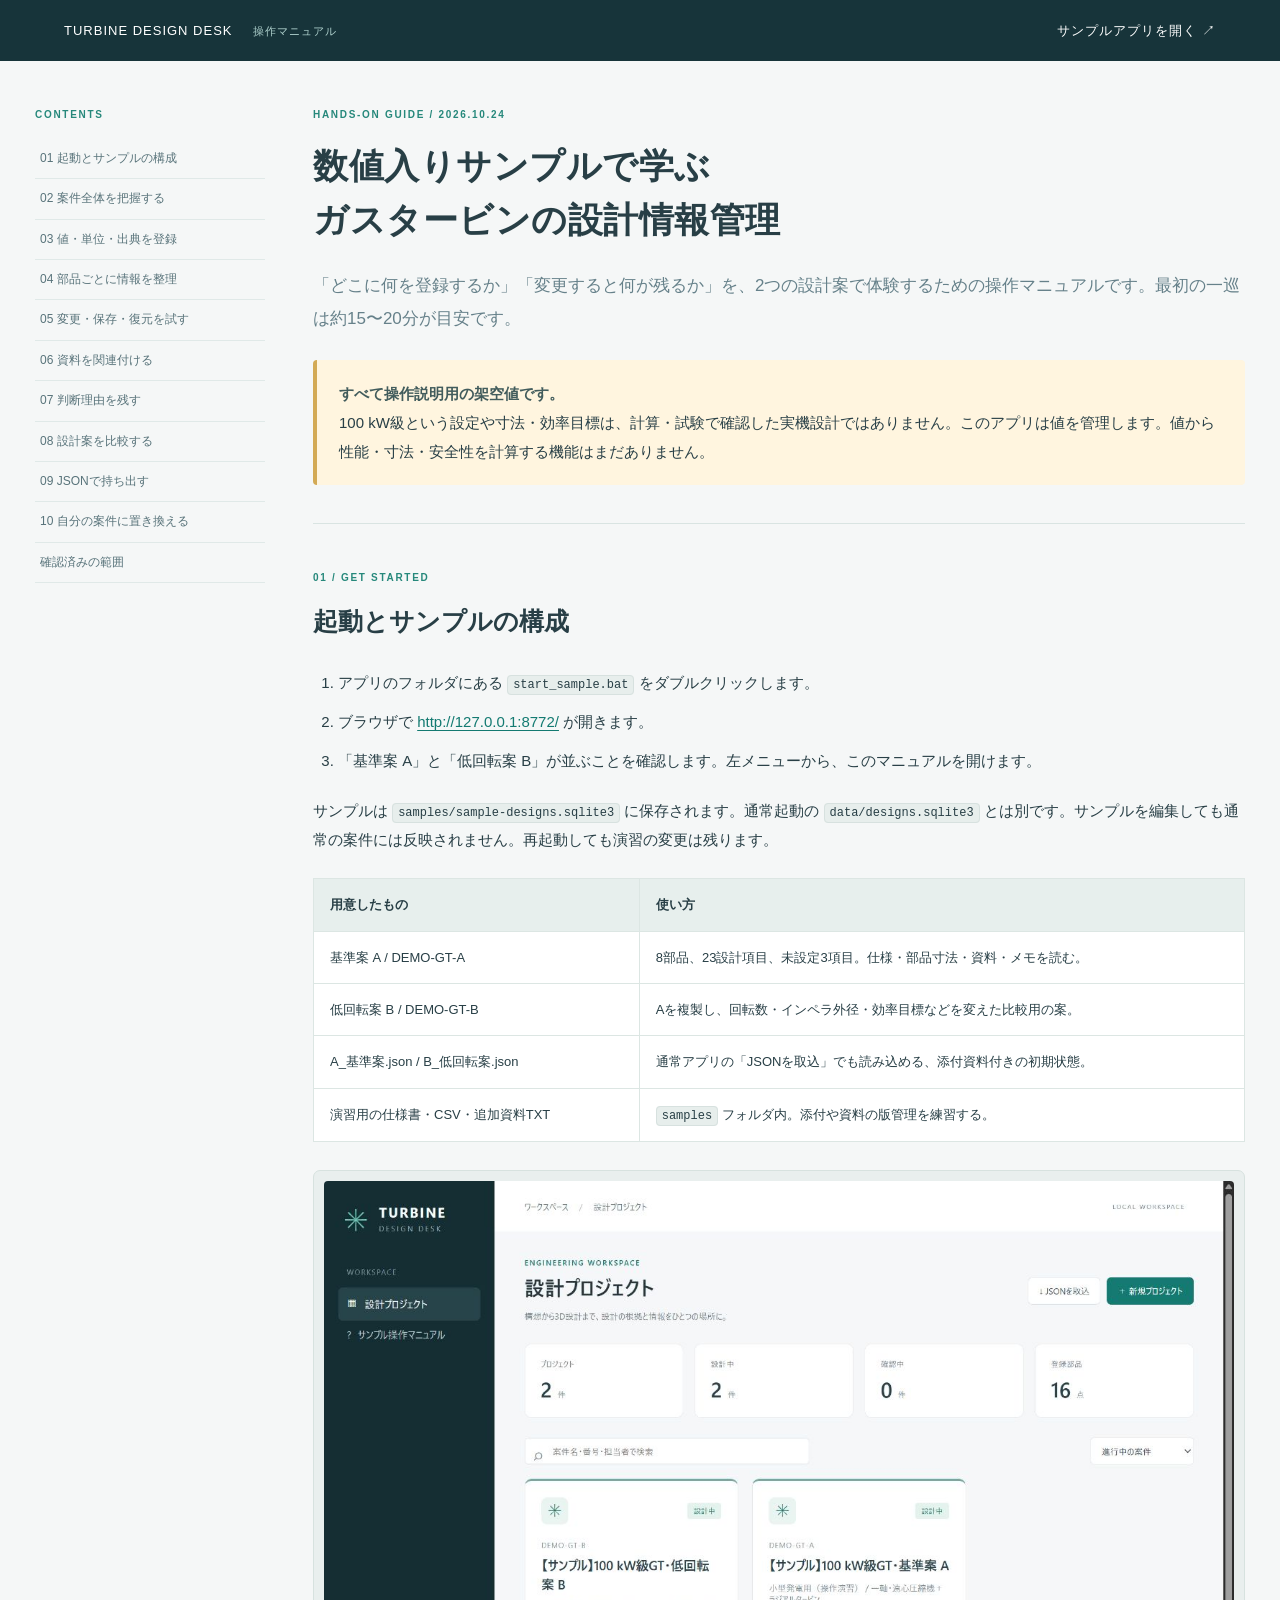
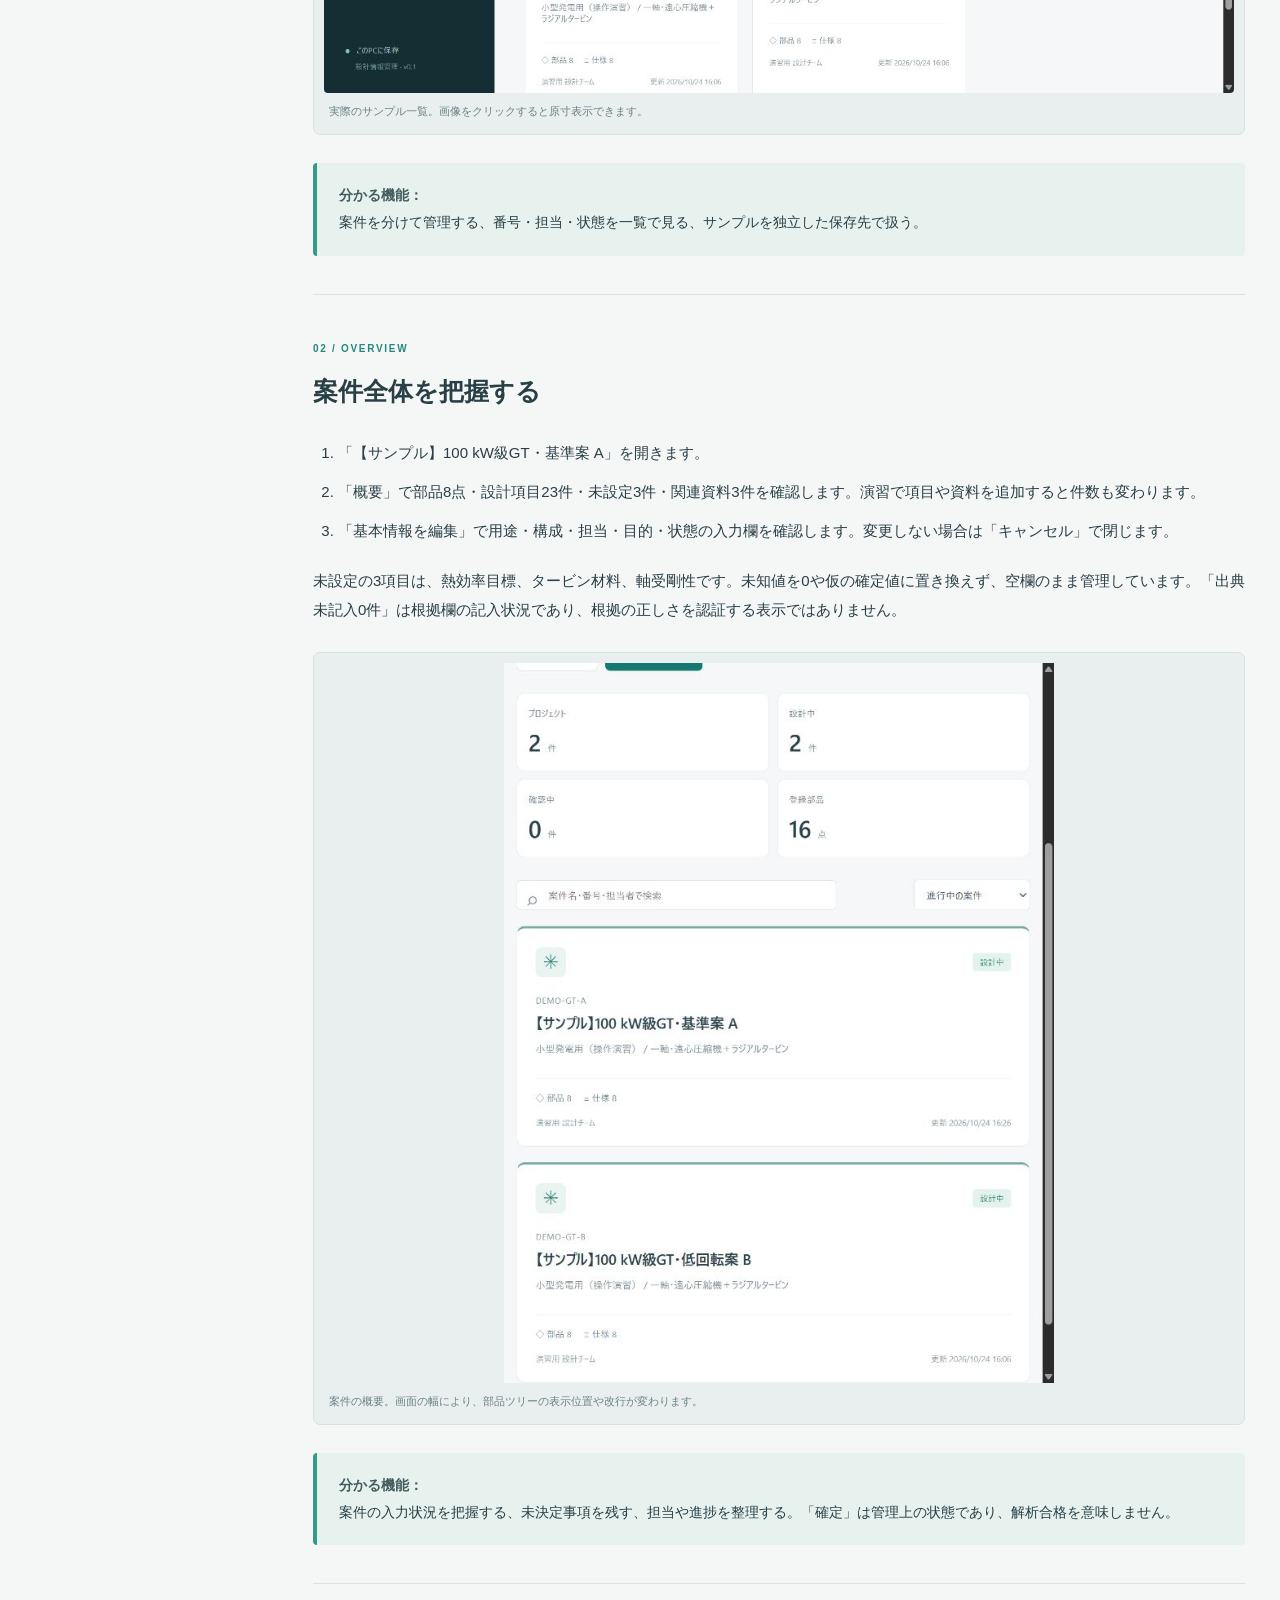
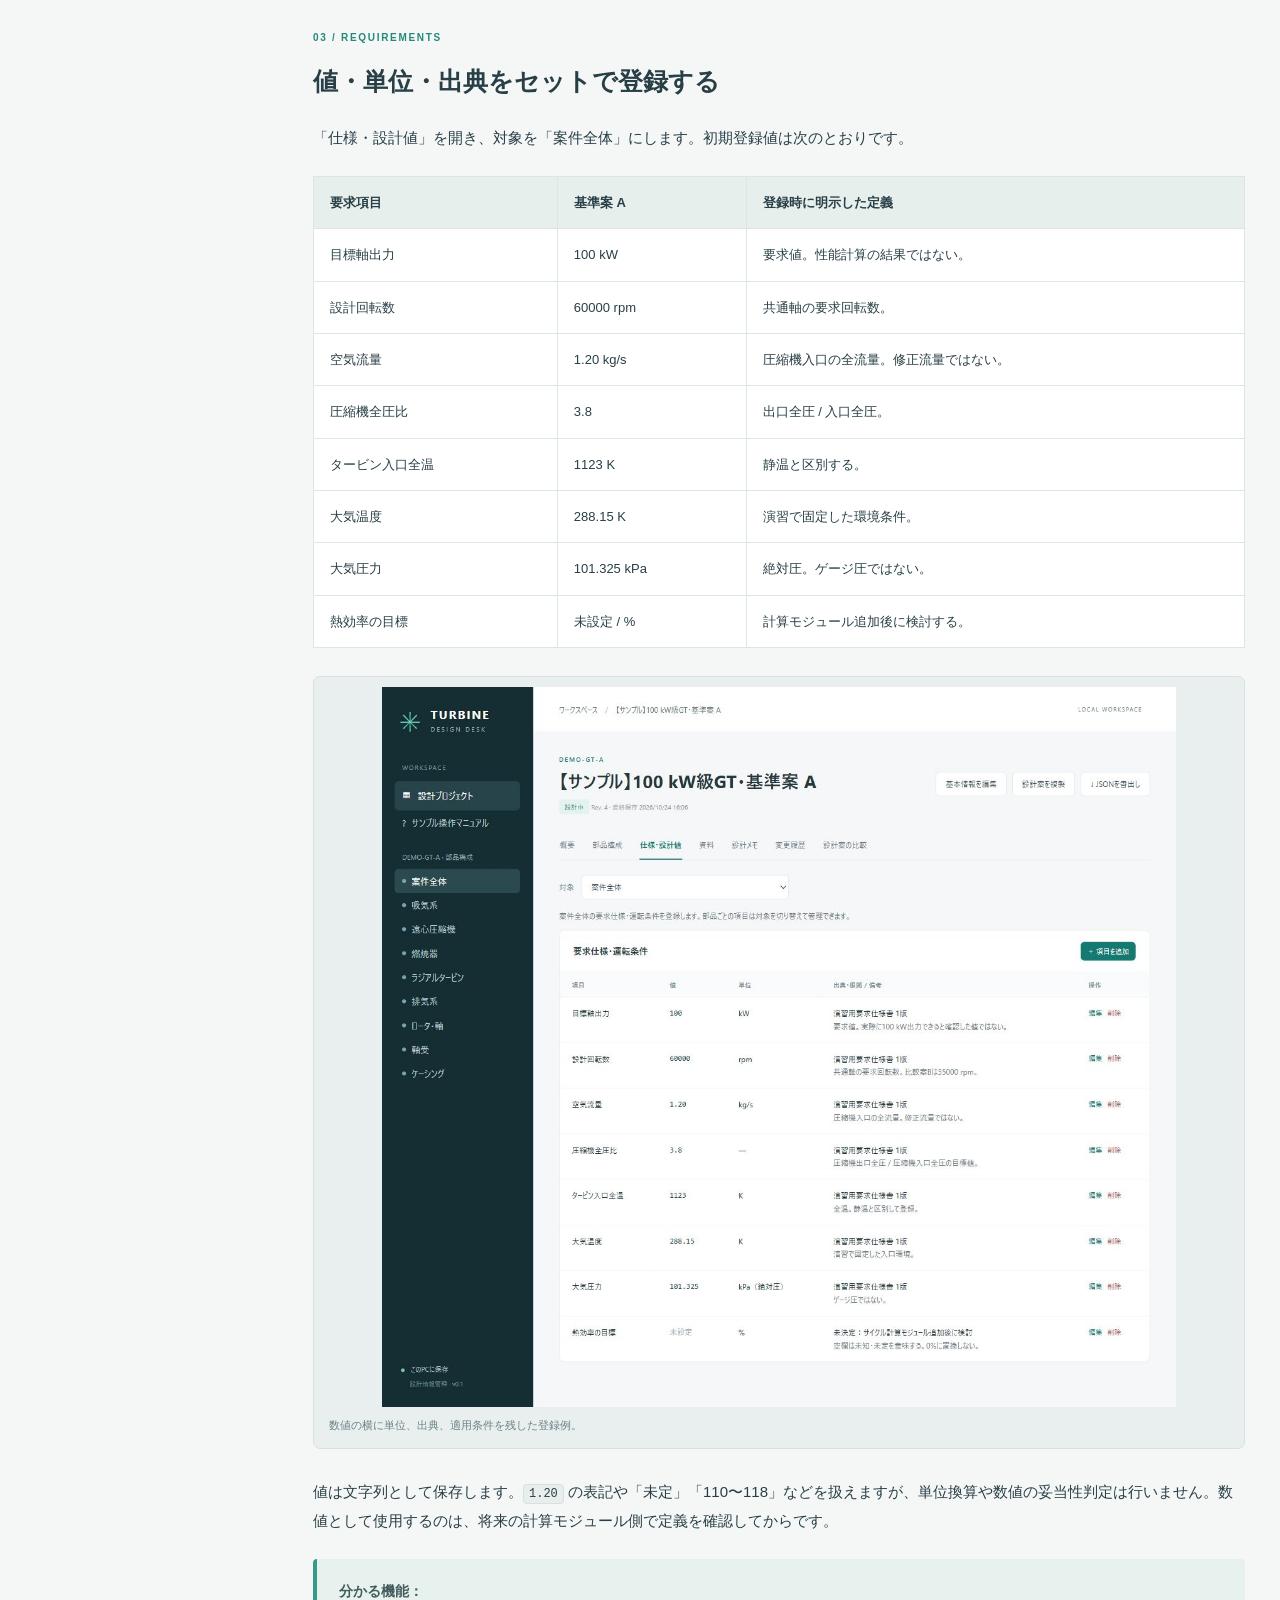
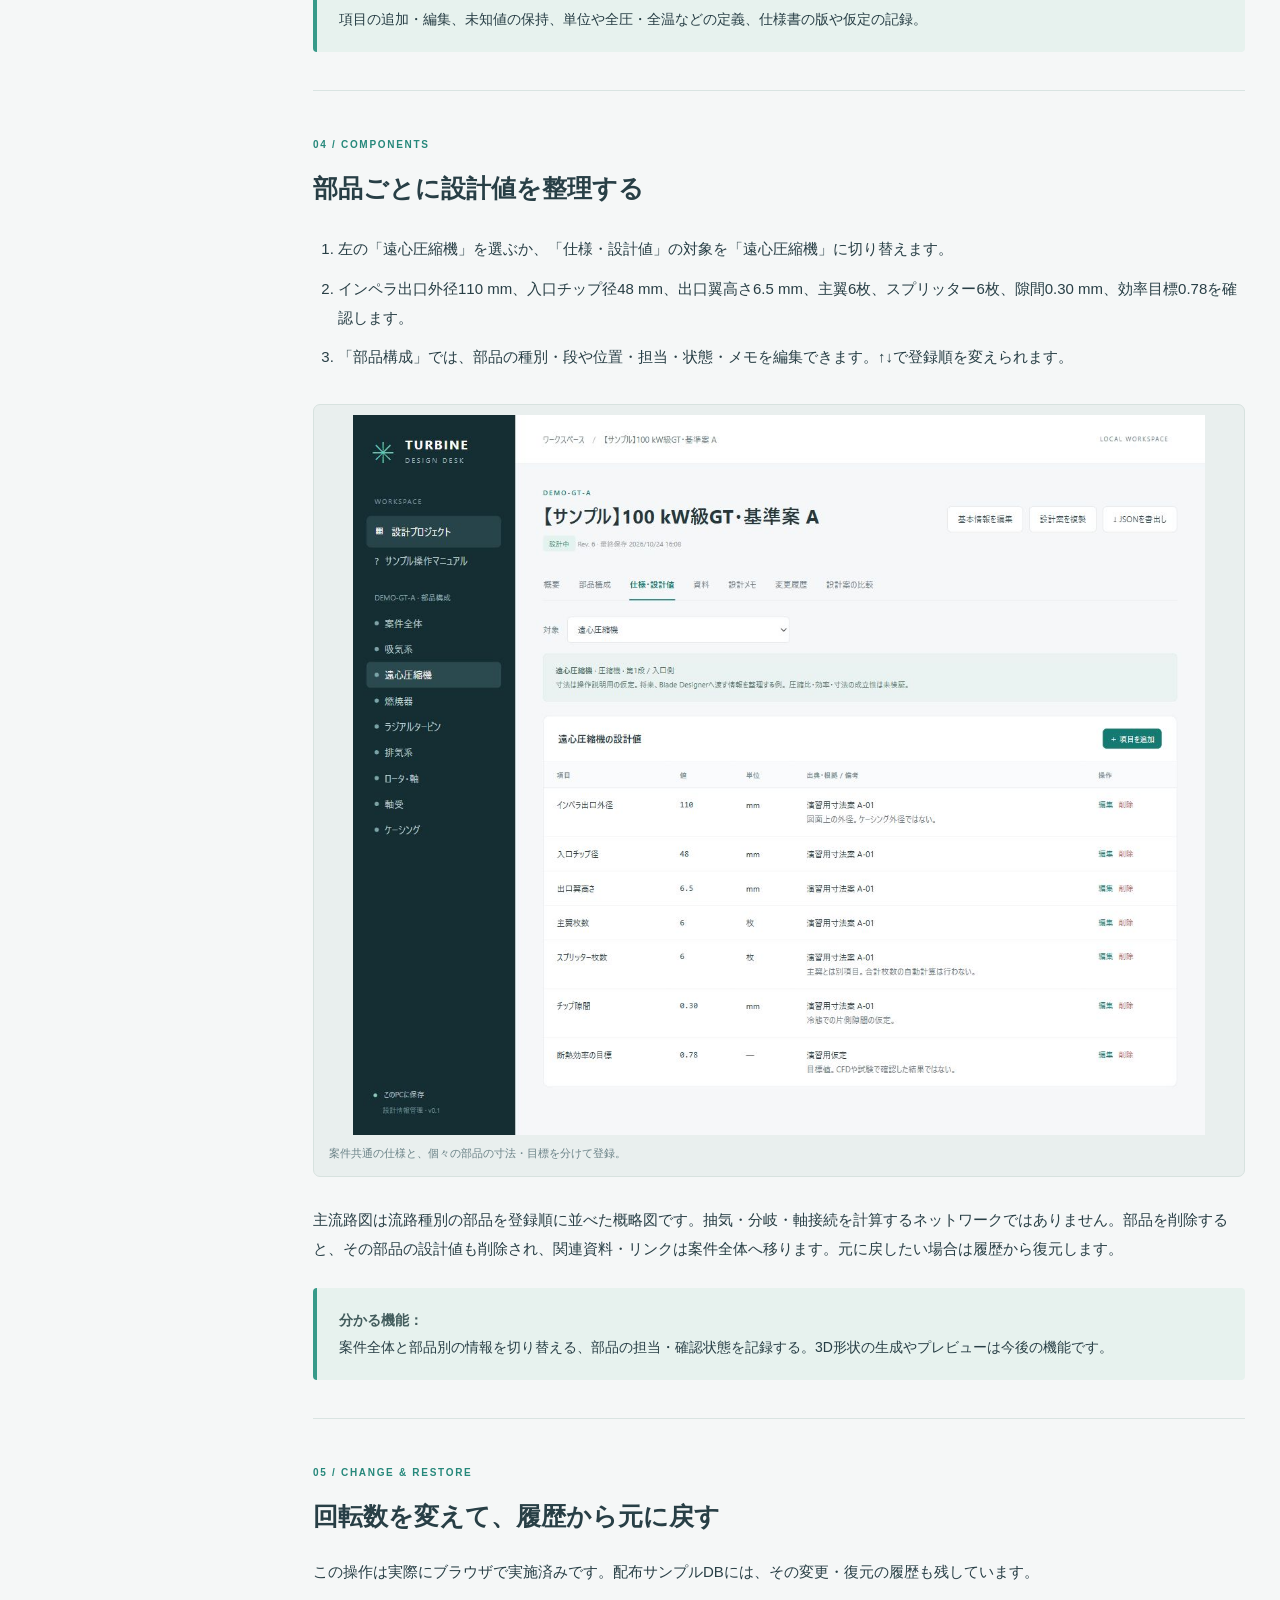
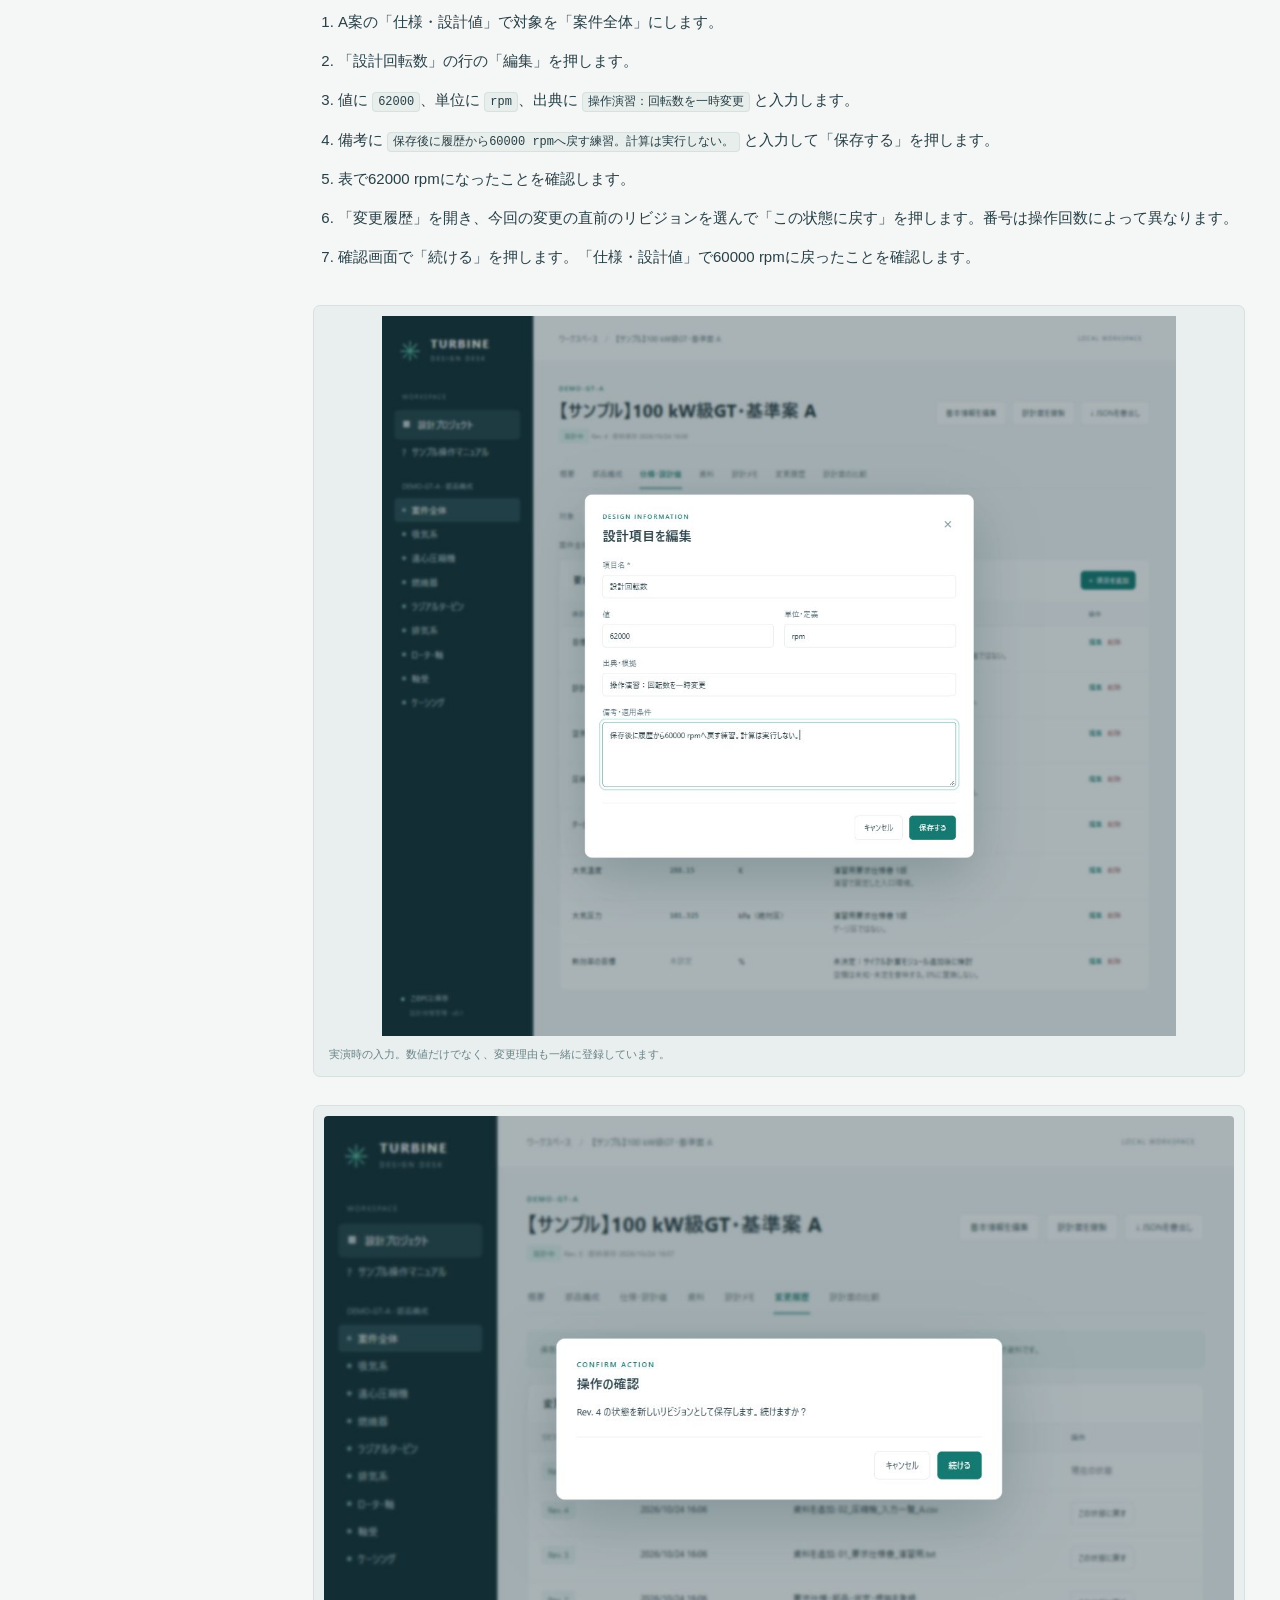
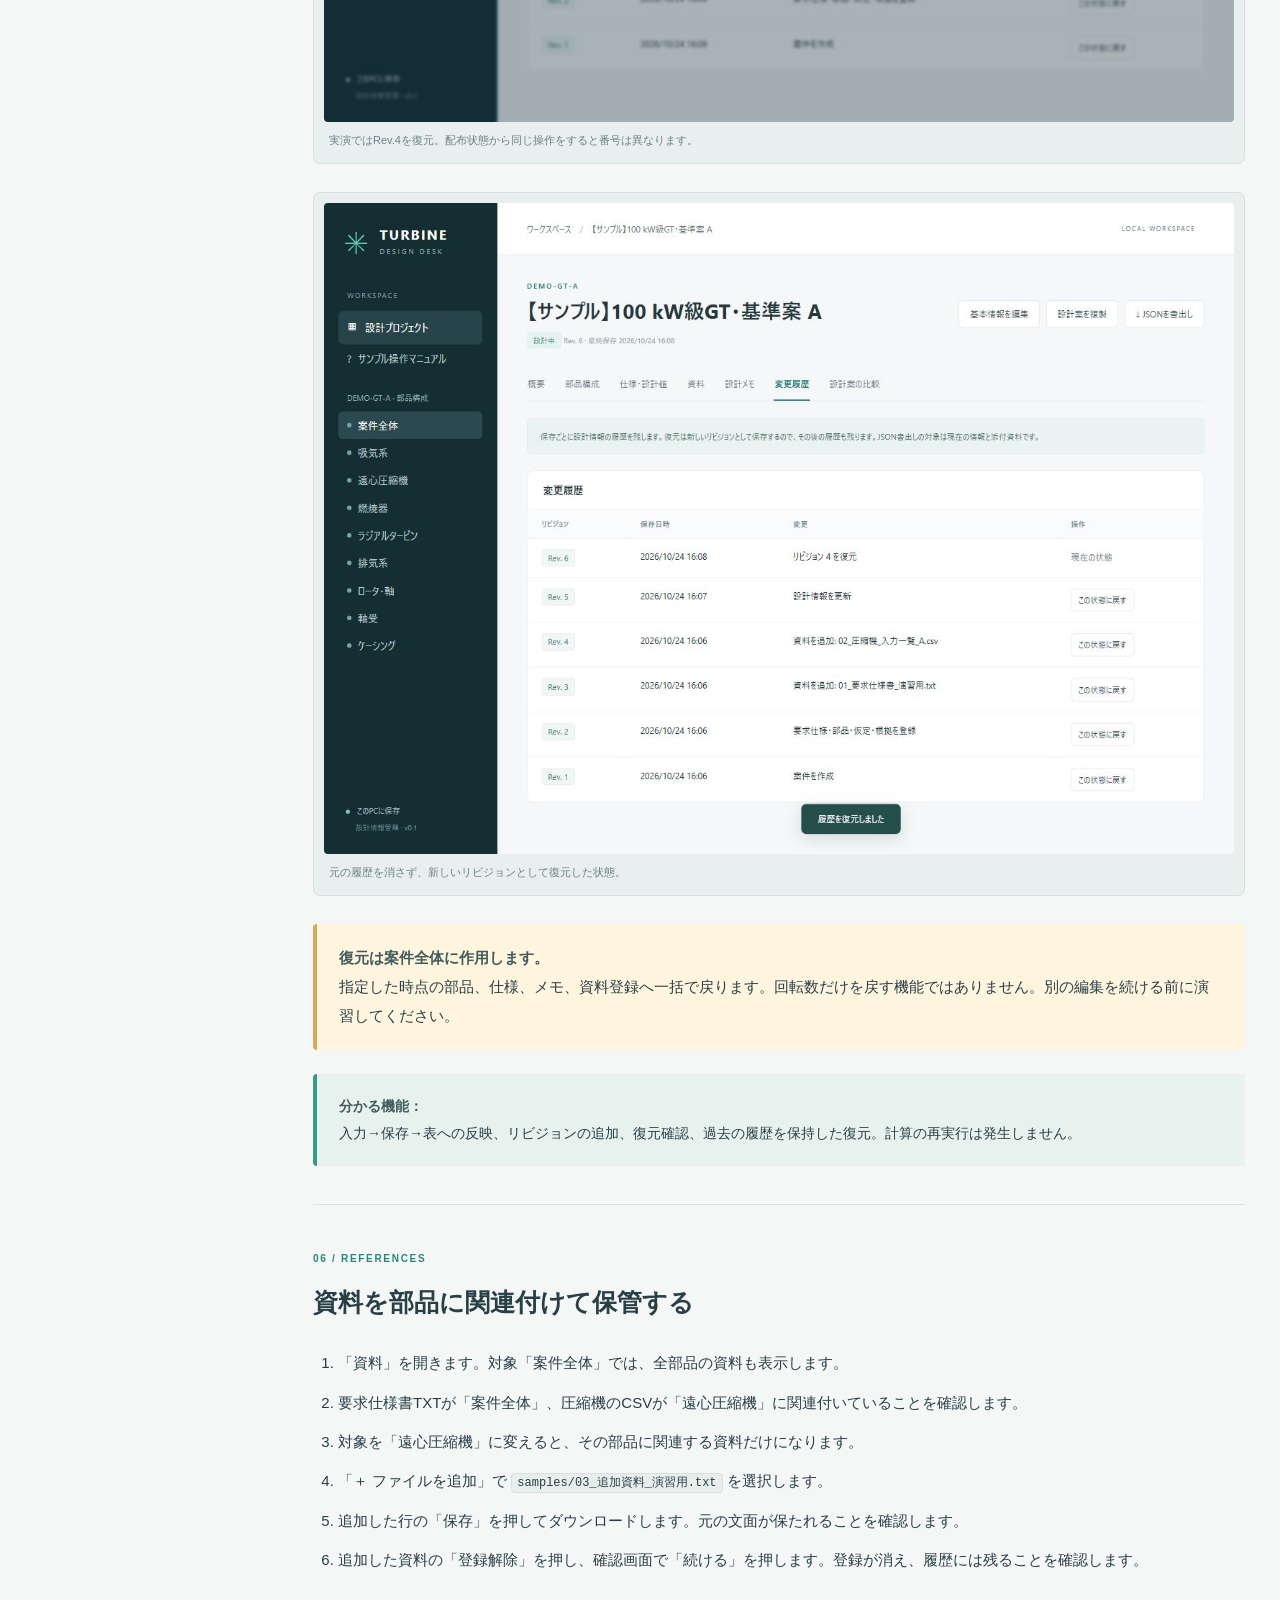
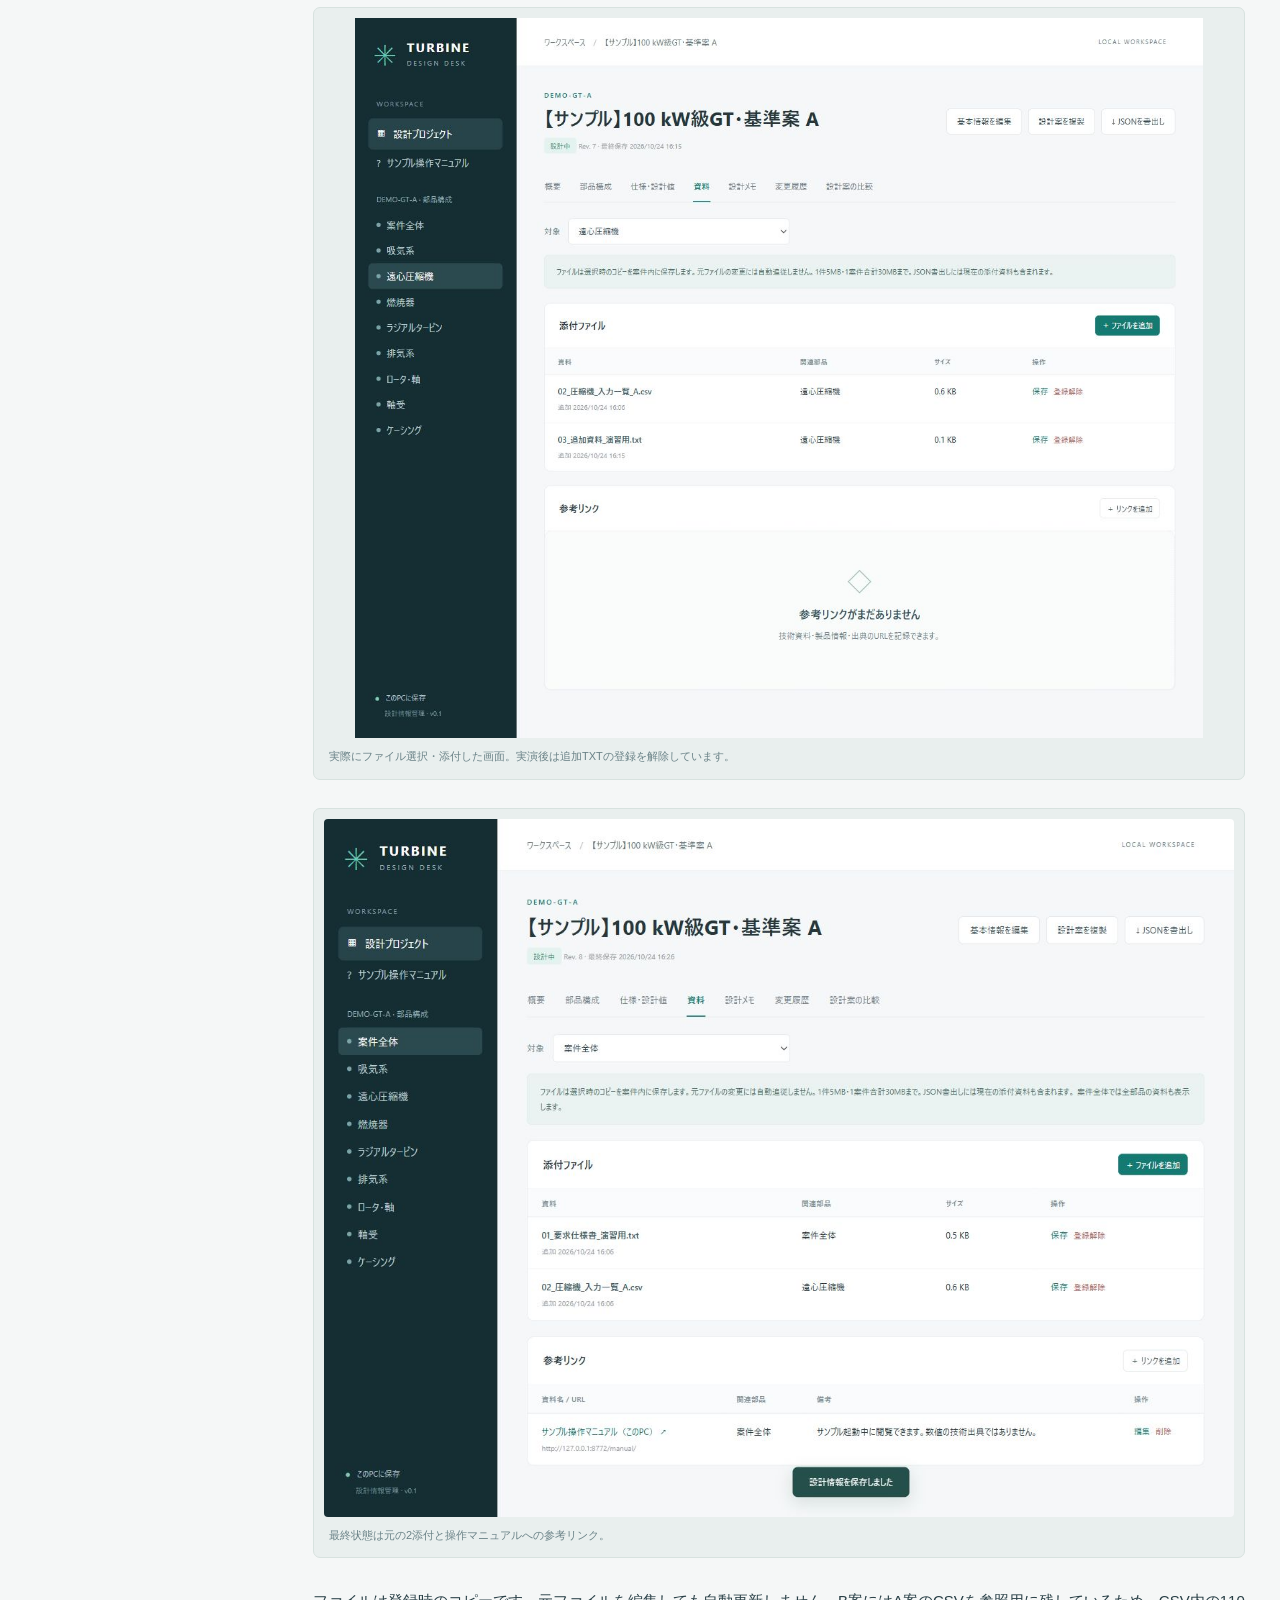
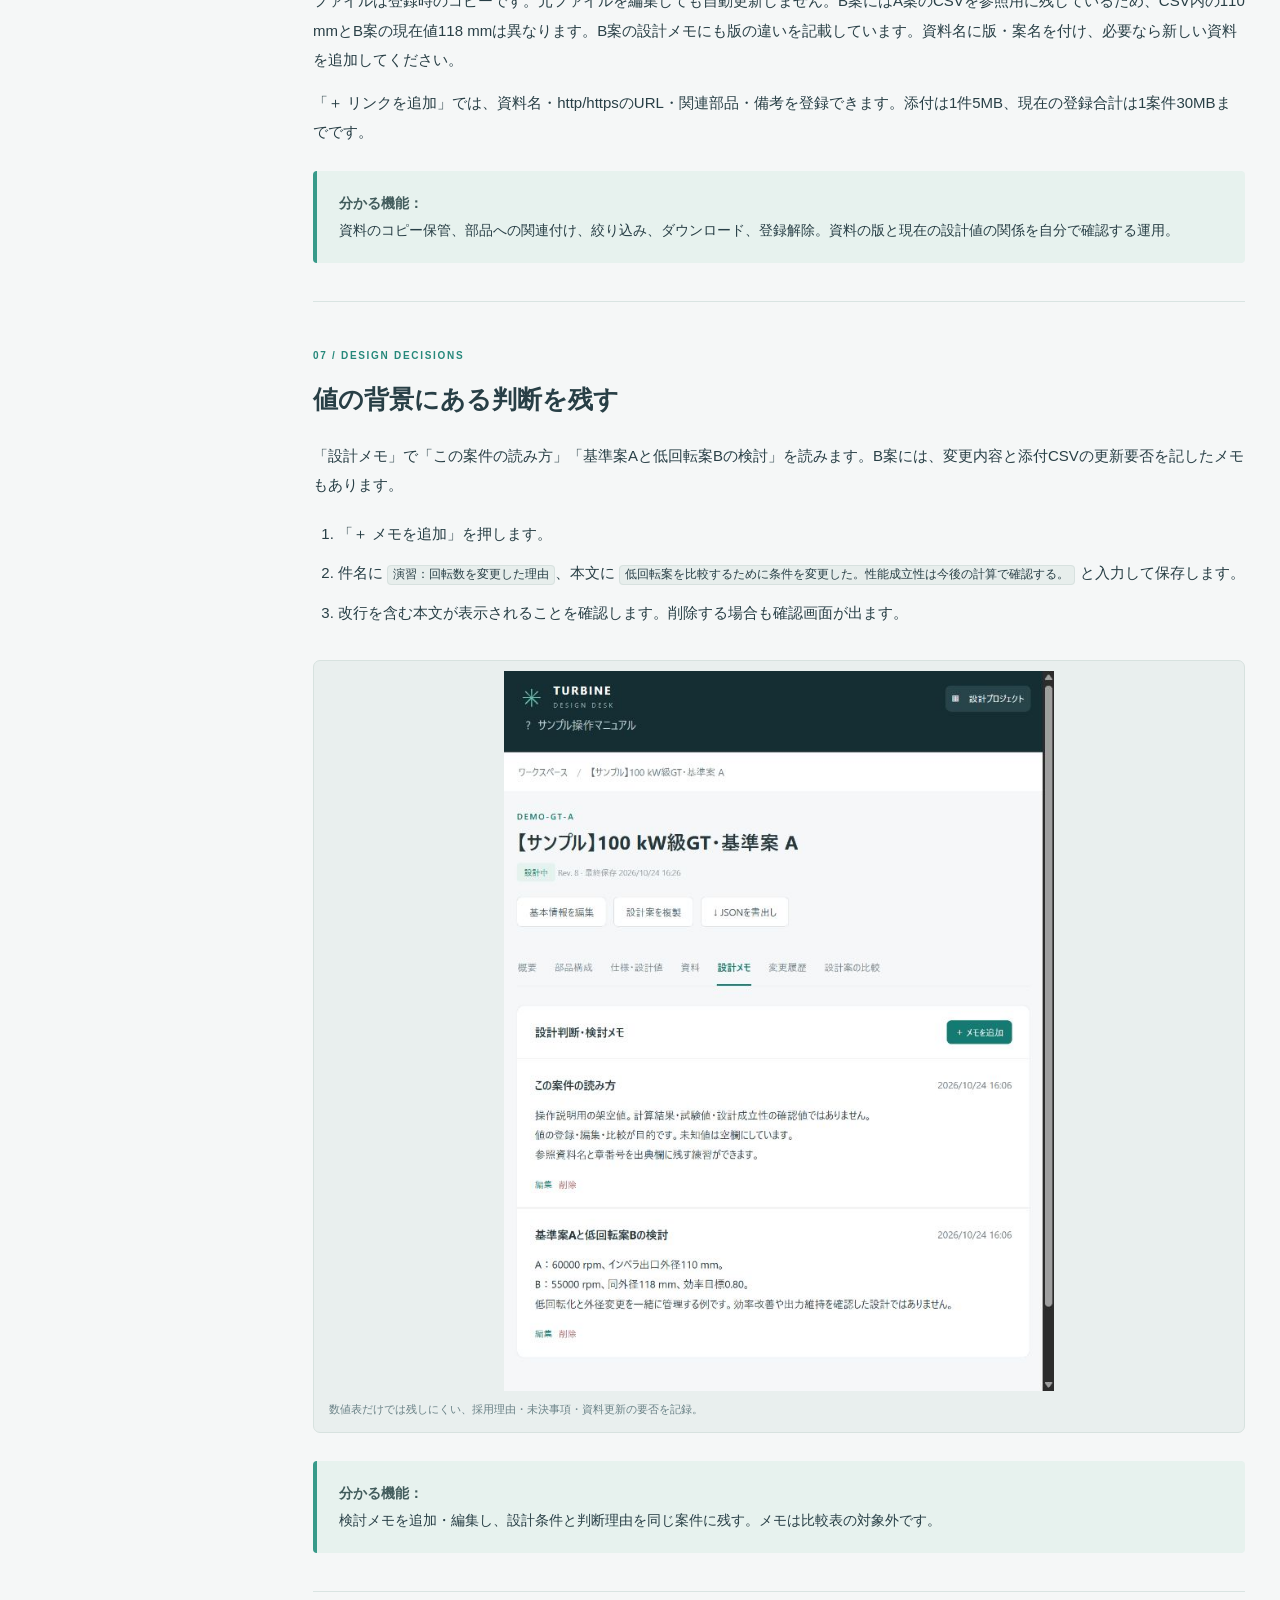
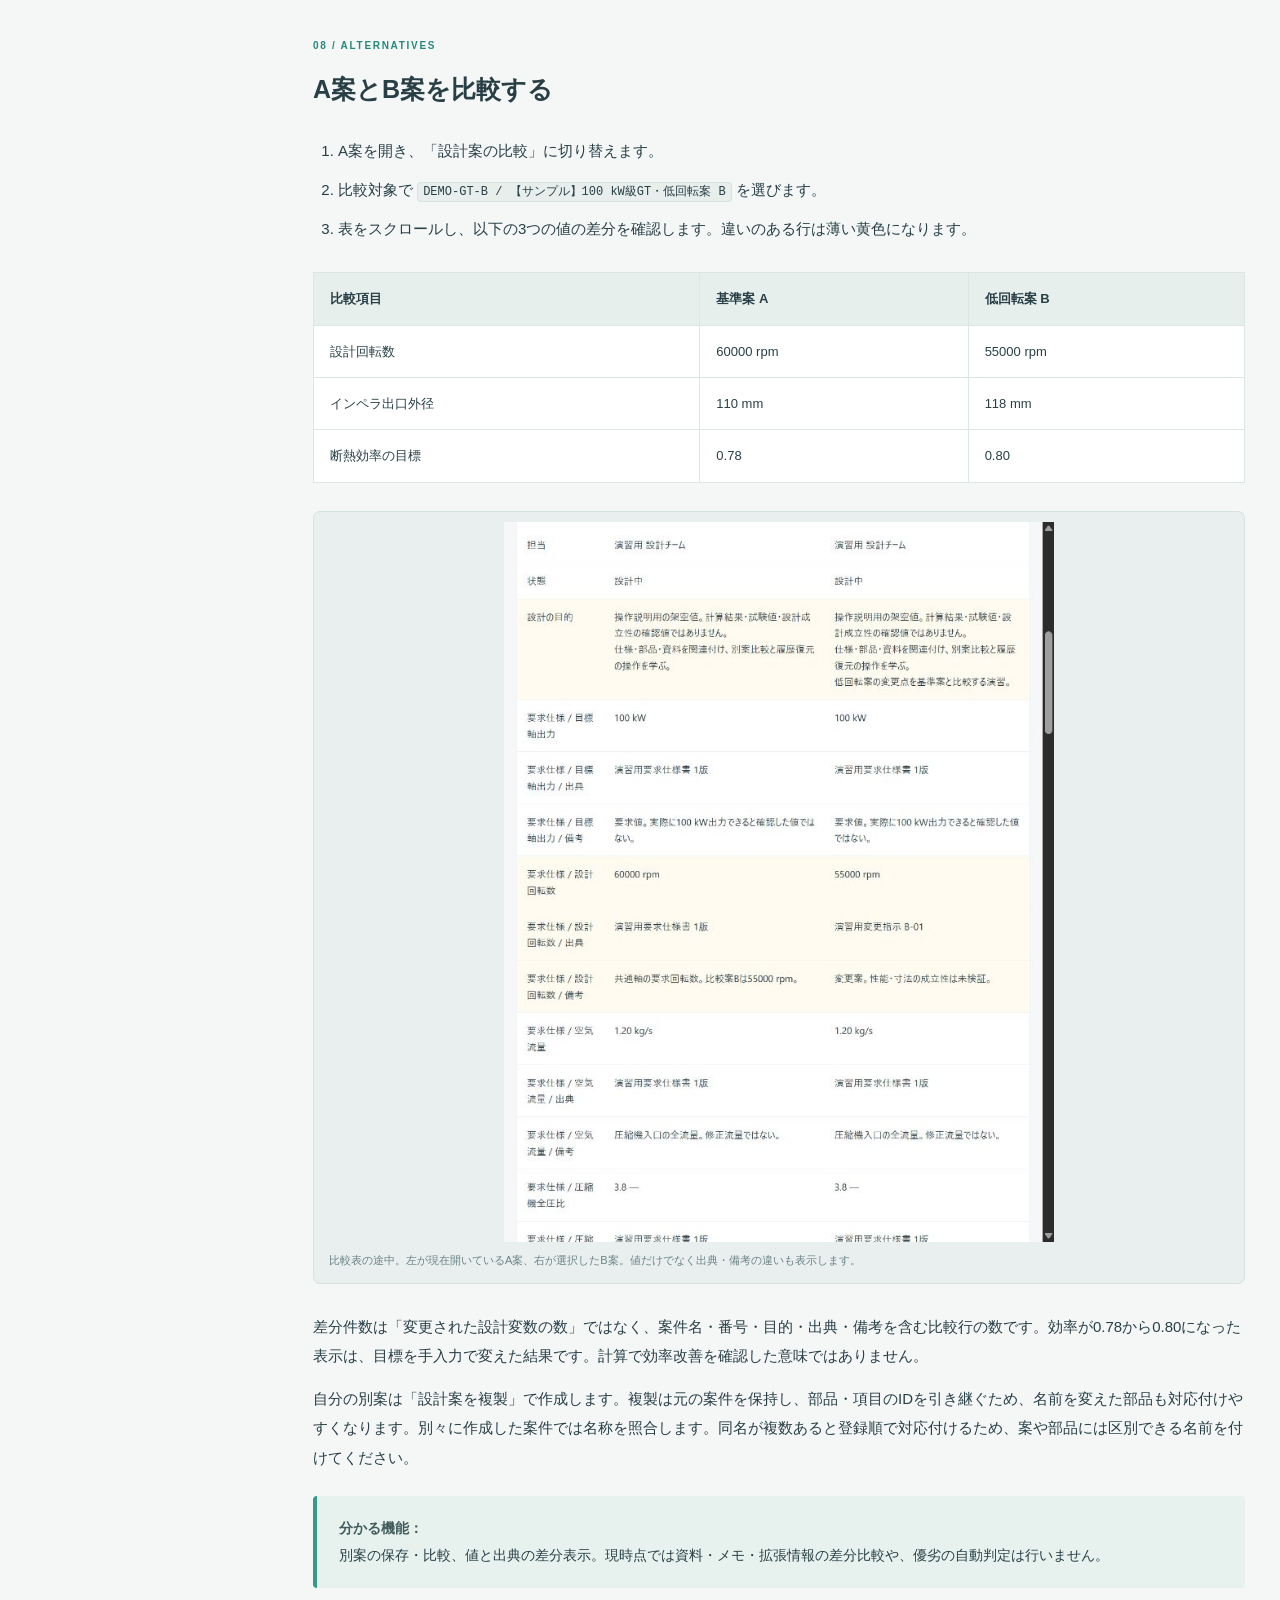
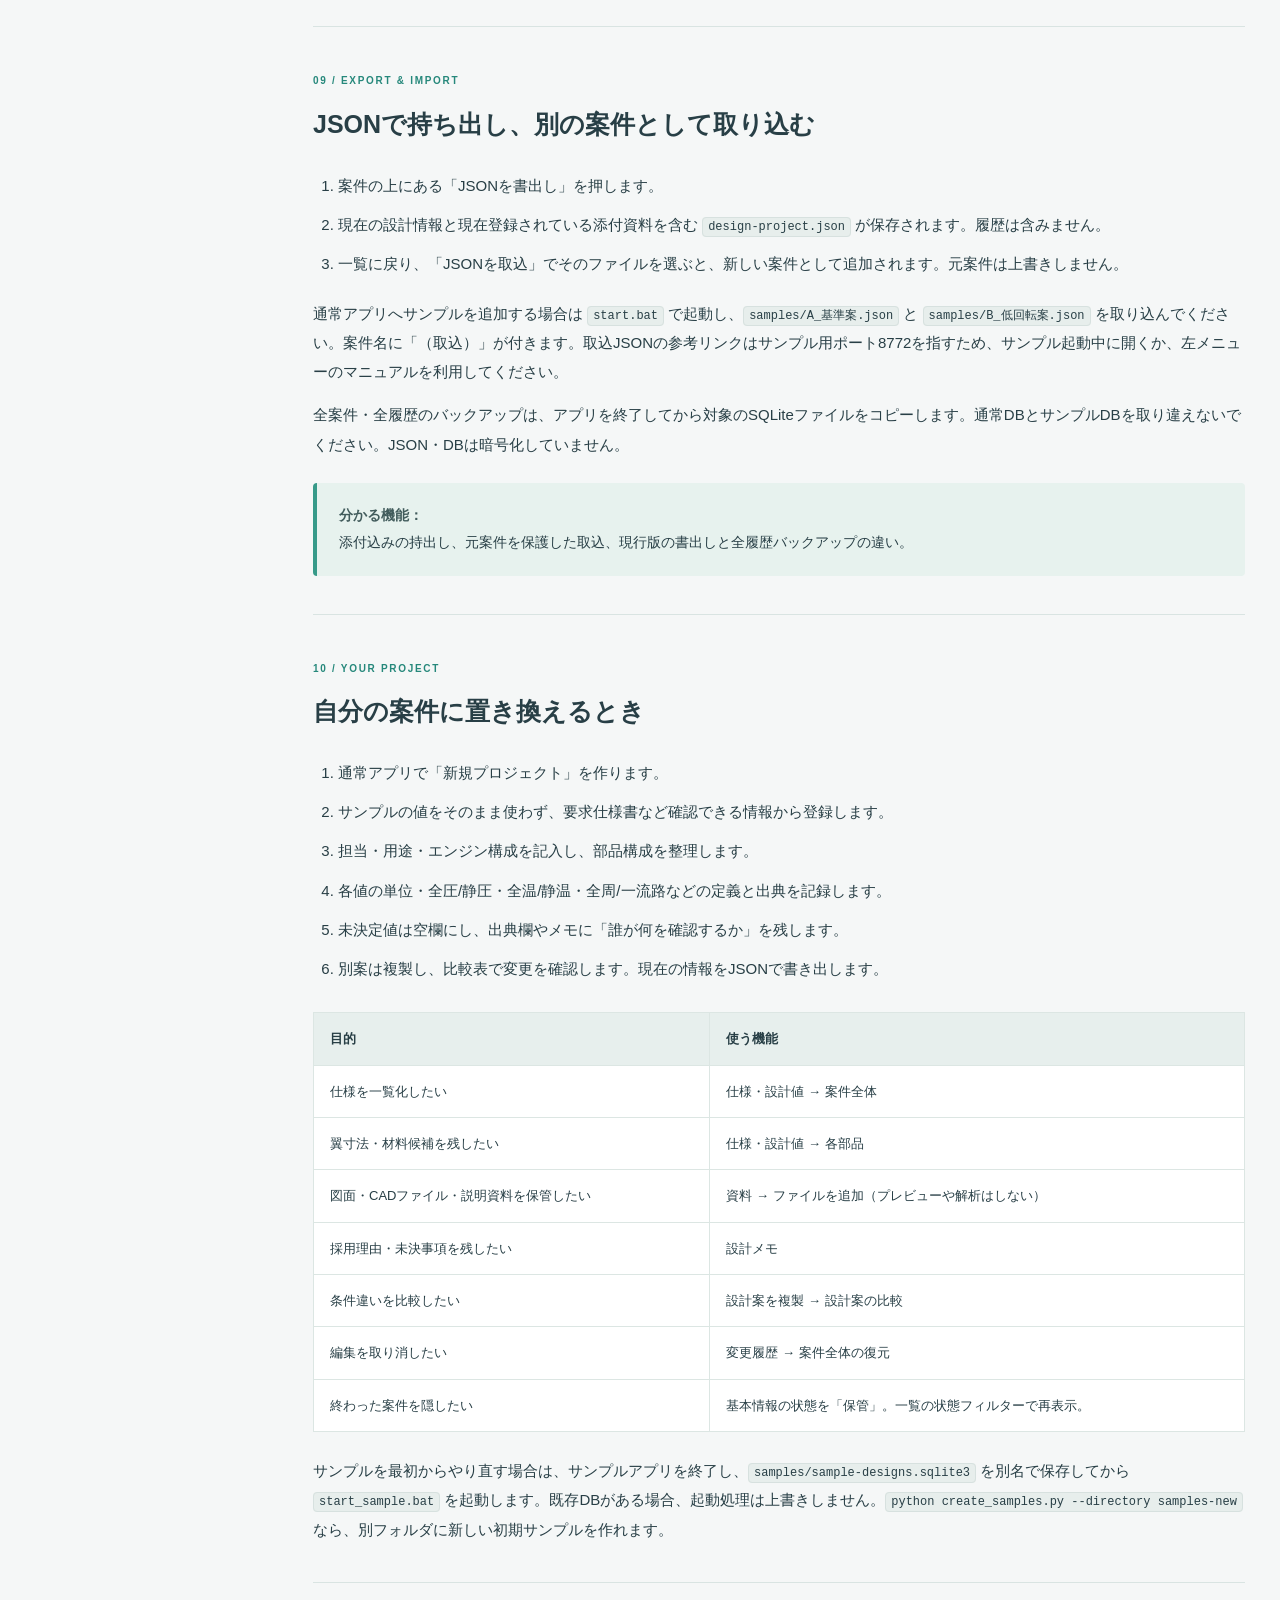
==== docs/manual/index.html @ 30d6fa28 "Initial public release" ====
<!doctype html>
<html lang="ja"><head><meta charset="utf-8"><meta name="viewport" content="width=device-width,initial-scale=1"><title>数値入りサンプルで学ぶ — Turbine Design Desk 操作マニュアル</title><link rel="stylesheet" href="manual.css"></head>
<body><header><a href="#top">TURBINE DESIGN DESK <span>操作マニュアル</span></a><a href="http://127.0.0.1:8772/">サンプルアプリを開く ↗</a></header>
<div class="layout"><nav aria-label="目次"><div class="nav-title">CONTENTS</div><a href="#start">01 起動とサンプルの構成</a><a href="#overview">02 案件全体を把握する</a><a href="#values">03 値・単位・出典を登録</a><a href="#components">04 部品ごとに情報を整理</a><a href="#history">05 変更・保存・復元を試す</a><a href="#files">06 資料を関連付ける</a><a href="#notes">07 判断理由を残す</a><a href="#compare">08 設計案を比較する</a><a href="#exchange">09 JSONで持ち出す</a><a href="#practice">10 自分の案件に置き換える</a><a href="#checks">確認済みの範囲</a></nav>
<main id="top"><div class="eyebrow">HANDS-ON GUIDE / 2026.10.24</div><h1>数値入りサンプルで学ぶ<br>ガスタービンの設計情報管理</h1><p class="lead">「どこに何を登録するか」「変更すると何が残るか」を、2つの設計案で体験するための操作マニュアルです。最初の一巡は約15〜20分が目安です。</p><div class="notice"><strong>すべて操作説明用の架空値です。</strong>100 kW級という設定や寸法・効率目標は、計算・試験で確認した実機設計ではありません。このアプリは値を管理します。値から性能・寸法・安全性を計算する機能はまだありません。</div>
<section id="start"><div class="eyebrow">01 / GET STARTED</div><h2>起動とサンプルの構成</h2><ol><li>アプリのフォルダにある <code>start_sample.bat</code> をダブルクリックします。</li><li>ブラウザで <a href="http://127.0.0.1:8772/">http://127.0.0.1:8772/</a> が開きます。</li><li>「基準案 A」と「低回転案 B」が並ぶことを確認します。左メニューから、このマニュアルを開けます。</li></ol><p>サンプルは <code>samples/sample-designs.sqlite3</code> に保存されます。通常起動の <code>data/designs.sqlite3</code> とは別です。サンプルを編集しても通常の案件には反映されません。再起動しても演習の変更は残ります。</p><table><thead><tr><th>用意したもの</th><th>使い方</th></tr></thead><tbody><tr><td>基準案 A / DEMO-GT-A</td><td>8部品、23設計項目、未設定3項目。仕様・部品寸法・資料・メモを読む。</td></tr><tr><td>低回転案 B / DEMO-GT-B</td><td>Aを複製し、回転数・インペラ外径・効率目標などを変えた比較用の案。</td></tr><tr><td>A_基準案.json / B_低回転案.json</td><td>通常アプリの「JSONを取込」でも読み込める、添付資料付きの初期状態。</td></tr><tr><td>演習用の仕様書・CSV・追加資料TXT</td><td><code>samples</code> フォルダ内。添付や資料の版管理を練習する。</td></tr></tbody></table><figure><a href="images/01-projects.jpg" target="_blank" rel="noopener"><img src="images/01-projects.jpg" alt="数値入りの基準案Aと低回転案Bが並ぶ案件一覧"></a><figcaption>実際のサンプル一覧。画像をクリックすると原寸表示できます。</figcaption></figure><div class="learn"><strong>分かる機能：</strong>案件を分けて管理する、番号・担当・状態を一覧で見る、サンプルを独立した保存先で扱う。</div></section>
<section id="overview"><div class="eyebrow">02 / OVERVIEW</div><h2>案件全体を把握する</h2><ol><li>「【サンプル】100 kW級GT・基準案 A」を開きます。</li><li>「概要」で部品8点・設計項目23件・未設定3件・関連資料3件を確認します。演習で項目や資料を追加すると件数も変わります。</li><li>「基本情報を編集」で用途・構成・担当・目的・状態の入力欄を確認します。変更しない場合は「キャンセル」で閉じます。</li></ol><p>未設定の3項目は、熱効率目標、タービン材料、軸受剛性です。未知値を0や仮の確定値に置き換えず、空欄のまま管理しています。「出典未記入0件」は根拠欄の記入状況であり、根拠の正しさを認証する表示ではありません。</p><figure><a href="images/02-overview.jpg" target="_blank" rel="noopener"><img src="images/02-overview.jpg" alt="基準案Aの概要と未設定項目数"></a><figcaption>案件の概要。画面の幅により、部品ツリーの表示位置や改行が変わります。</figcaption></figure><div class="learn"><strong>分かる機能：</strong>案件の入力状況を把握する、未決定事項を残す、担当や進捗を整理する。「確定」は管理上の状態であり、解析合格を意味しません。</div></section>
<section id="values"><div class="eyebrow">03 / REQUIREMENTS</div><h2>値・単位・出典をセットで登録する</h2><p>「仕様・設計値」を開き、対象を「案件全体」にします。初期登録値は次のとおりです。</p><table><thead><tr><th>要求項目</th><th>基準案 A</th><th>登録時に明示した定義</th></tr></thead><tbody><tr><td>目標軸出力</td><td>100 kW</td><td>要求値。性能計算の結果ではない。</td></tr><tr><td>設計回転数</td><td>60000 rpm</td><td>共通軸の要求回転数。</td></tr><tr><td>空気流量</td><td>1.20 kg/s</td><td>圧縮機入口の全流量。修正流量ではない。</td></tr><tr><td>圧縮機全圧比</td><td>3.8</td><td>出口全圧 / 入口全圧。</td></tr><tr><td>タービン入口全温</td><td>1123 K</td><td>静温と区別する。</td></tr><tr><td>大気温度</td><td>288.15 K</td><td>演習で固定した環境条件。</td></tr><tr><td>大気圧力</td><td>101.325 kPa</td><td>絶対圧。ゲージ圧ではない。</td></tr><tr><td>熱効率の目標</td><td>未設定 / %</td><td>計算モジュール追加後に検討する。</td></tr></tbody></table><figure><a href="images/03-requirements.jpg" target="_blank" rel="noopener"><img src="images/03-requirements.jpg" alt="要求仕様の値・単位・出典・備考を表示する表"></a><figcaption>数値の横に単位、出典、適用条件を残した登録例。</figcaption></figure><p>値は文字列として保存します。<code>1.20</code> の表記や「未定」「110〜118」などを扱えますが、単位換算や数値の妥当性判定は行いません。数値として使用するのは、将来の計算モジュール側で定義を確認してからです。</p><div class="learn"><strong>分かる機能：</strong>項目の追加・編集、未知値の保持、単位や全圧・全温などの定義、仕様書の版や仮定の記録。</div></section>
<section id="components"><div class="eyebrow">04 / COMPONENTS</div><h2>部品ごとに設計値を整理する</h2><ol><li>左の「遠心圧縮機」を選ぶか、「仕様・設計値」の対象を「遠心圧縮機」に切り替えます。</li><li>インペラ出口外径110 mm、入口チップ径48 mm、出口翼高さ6.5 mm、主翼6枚、スプリッター6枚、隙間0.30 mm、効率目標0.78を確認します。</li><li>「部品構成」では、部品の種別・段や位置・担当・状態・メモを編集できます。↑↓で登録順を変えられます。</li></ol><figure><a href="images/07-component.jpg" target="_blank" rel="noopener"><img src="images/07-component.jpg" alt="遠心圧縮機の外径・翼高さ・枚数・隙間の登録例"></a><figcaption>案件共通の仕様と、個々の部品の寸法・目標を分けて登録。</figcaption></figure><p>主流路図は流路種別の部品を登録順に並べた概略図です。抽気・分岐・軸接続を計算するネットワークではありません。部品を削除すると、その部品の設計値も削除され、関連資料・リンクは案件全体へ移ります。元に戻したい場合は履歴から復元します。</p><div class="learn"><strong>分かる機能：</strong>案件全体と部品別の情報を切り替える、部品の担当・確認状態を記録する。3D形状の生成やプレビューは今後の機能です。</div></section>
<section id="history"><div class="eyebrow">05 / CHANGE & RESTORE</div><h2>回転数を変えて、履歴から元に戻す</h2><p>この操作は実際にブラウザで実施済みです。配布サンプルDBには、その変更・復元の履歴も残しています。</p><ol><li>A案の「仕様・設計値」で対象を「案件全体」にします。</li><li>「設計回転数」の行の「編集」を押します。</li><li>値に <code>62000</code>、単位に <code>rpm</code>、出典に <code>操作演習：回転数を一時変更</code> と入力します。</li><li>備考に <code>保存後に履歴から60000 rpmへ戻す練習。計算は実行しない。</code> と入力して「保存する」を押します。</li><li>表で62000 rpmになったことを確認します。</li><li>「変更履歴」を開き、今回の変更の直前のリビジョンを選んで「この状態に戻す」を押します。番号は操作回数によって異なります。</li><li>確認画面で「続ける」を押します。「仕様・設計値」で60000 rpmに戻ったことを確認します。</li></ol><figure><a href="images/04-edit-parameter.jpg" target="_blank" rel="noopener"><img src="images/04-edit-parameter.jpg" alt="62000 rpmと変更理由を入力した編集フォーム"></a><figcaption>実演時の入力。数値だけでなく、変更理由も一緒に登録しています。</figcaption></figure><figure><a href="images/05-restore-confirmation.jpg" target="_blank" rel="noopener"><img src="images/05-restore-confirmation.jpg" alt="過去の状態を新しいリビジョンとして復元する確認画面"></a><figcaption>実演ではRev.4を復元。配布状態から同じ操作をすると番号は異なります。</figcaption></figure><figure><a href="images/06-history.jpg" target="_blank" rel="noopener"><img src="images/06-history.jpg" alt="復元後も変更前後のリビジョンが残っている履歴表"></a><figcaption>元の履歴を消さず、新しいリビジョンとして復元した状態。</figcaption></figure><div class="notice"><strong>復元は案件全体に作用します。</strong>指定した時点の部品、仕様、メモ、資料登録へ一括で戻ります。回転数だけを戻す機能ではありません。別の編集を続ける前に演習してください。</div><div class="learn"><strong>分かる機能：</strong>入力→保存→表への反映、リビジョンの追加、復元確認、過去の履歴を保持した復元。計算の再実行は発生しません。</div></section>
<section id="files"><div class="eyebrow">06 / REFERENCES</div><h2>資料を部品に関連付けて保管する</h2><ol><li>「資料」を開きます。対象「案件全体」では、全部品の資料も表示します。</li><li>要求仕様書TXTが「案件全体」、圧縮機のCSVが「遠心圧縮機」に関連付いていることを確認します。</li><li>対象を「遠心圧縮機」に変えると、その部品に関連する資料だけになります。</li><li>「＋ ファイルを追加」で <code>samples/03_追加資料_演習用.txt</code> を選択します。</li><li>追加した行の「保存」を押してダウンロードします。元の文面が保たれることを確認します。</li><li>追加した資料の「登録解除」を押し、確認画面で「続ける」を押します。登録が消え、履歴には残ることを確認します。</li></ol><figure><a href="images/08-upload.jpg" target="_blank" rel="noopener"><img src="images/08-upload.jpg" alt="遠心圧縮機に演習用TXTを追加した資料一覧"></a><figcaption>実際にファイル選択・添付した画面。実演後は追加TXTの登録を解除しています。</figcaption></figure><figure><a href="images/09-files.jpg" target="_blank" rel="noopener"><img src="images/09-files.jpg" alt="案件全体と部品に関連付いた資料および参考リンク"></a><figcaption>最終状態は元の2添付と操作マニュアルへの参考リンク。</figcaption></figure><p>ファイルは登録時のコピーです。元ファイルを編集しても自動更新しません。B案にはA案のCSVを参照用に残しているため、CSV内の110 mmとB案の現在値118 mmは異なります。B案の設計メモにも版の違いを記載しています。資料名に版・案名を付け、必要なら新しい資料を追加してください。</p><p>「＋ リンクを追加」では、資料名・http/httpsのURL・関連部品・備考を登録できます。添付は1件5MB、現在の登録合計は1案件30MBまでです。</p><div class="learn"><strong>分かる機能：</strong>資料のコピー保管、部品への関連付け、絞り込み、ダウンロード、登録解除。資料の版と現在の設計値の関係を自分で確認する運用。</div></section>
<section id="notes"><div class="eyebrow">07 / DESIGN DECISIONS</div><h2>値の背景にある判断を残す</h2><p>「設計メモ」で「この案件の読み方」「基準案Aと低回転案Bの検討」を読みます。B案には、変更内容と添付CSVの更新要否を記したメモもあります。</p><ol><li>「＋ メモを追加」を押します。</li><li>件名に <code>演習：回転数を変更した理由</code>、本文に <code>低回転案を比較するために条件を変更した。性能成立性は今後の計算で確認する。</code> と入力して保存します。</li><li>改行を含む本文が表示されることを確認します。削除する場合も確認画面が出ます。</li></ol><figure><a href="images/10-notes.jpg" target="_blank" rel="noopener"><img src="images/10-notes.jpg" alt="A案とB案を検討した理由を残す設計メモ"></a><figcaption>数値表だけでは残しにくい、採用理由・未決事項・資料更新の要否を記録。</figcaption></figure><div class="learn"><strong>分かる機能：</strong>検討メモを追加・編集し、設計条件と判断理由を同じ案件に残す。メモは比較表の対象外です。</div></section>
<section id="compare"><div class="eyebrow">08 / ALTERNATIVES</div><h2>A案とB案を比較する</h2><ol><li>A案を開き、「設計案の比較」に切り替えます。</li><li>比較対象で <code>DEMO-GT-B / 【サンプル】100 kW級GT・低回転案 B</code> を選びます。</li><li>表をスクロールし、以下の3つの値の差分を確認します。違いのある行は薄い黄色になります。</li></ol><table><thead><tr><th>比較項目</th><th>基準案 A</th><th>低回転案 B</th></tr></thead><tbody><tr><td>設計回転数</td><td>60000 rpm</td><td>55000 rpm</td></tr><tr><td>インペラ出口外径</td><td>110 mm</td><td>118 mm</td></tr><tr><td>断熱効率の目標</td><td>0.78</td><td>0.80</td></tr></tbody></table><figure><a href="images/12-comparison-speed.jpg" target="_blank" rel="noopener"><img src="images/12-comparison-speed.jpg" alt="回転数60000 rpmと55000 rpm、および出典の違いを表示する比較表"></a><figcaption>比較表の途中。左が現在開いているA案、右が選択したB案。値だけでなく出典・備考の違いも表示します。</figcaption></figure><p>差分件数は「変更された設計変数の数」ではなく、案件名・番号・目的・出典・備考を含む比較行の数です。効率が0.78から0.80になった表示は、目標を手入力で変えた結果です。計算で効率改善を確認した意味ではありません。</p><p>自分の別案は「設計案を複製」で作成します。複製は元の案件を保持し、部品・項目のIDを引き継ぐため、名前を変えた部品も対応付けやすくなります。別々に作成した案件では名称を照合します。同名が複数あると登録順で対応付けるため、案や部品には区別できる名前を付けてください。</p><div class="learn"><strong>分かる機能：</strong>別案の保存・比較、値と出典の差分表示。現時点では資料・メモ・拡張情報の差分比較や、優劣の自動判定は行いません。</div></section>
<section id="exchange"><div class="eyebrow">09 / EXPORT & IMPORT</div><h2>JSONで持ち出し、別の案件として取り込む</h2><ol><li>案件の上にある「JSONを書出し」を押します。</li><li>現在の設計情報と現在登録されている添付資料を含む <code>design-project.json</code> が保存されます。履歴は含みません。</li><li>一覧に戻り、「JSONを取込」でそのファイルを選ぶと、新しい案件として追加されます。元案件は上書きしません。</li></ol><p>通常アプリへサンプルを追加する場合は <code>start.bat</code> で起動し、<code>samples/A_基準案.json</code> と <code>samples/B_低回転案.json</code> を取り込んでください。案件名に「（取込）」が付きます。取込JSONの参考リンクはサンプル用ポート8772を指すため、サンプル起動中に開くか、左メニューのマニュアルを利用してください。</p><p>全案件・全履歴のバックアップは、アプリを終了してから対象のSQLiteファイルをコピーします。通常DBとサンプルDBを取り違えないでください。JSON・DBは暗号化していません。</p><div class="learn"><strong>分かる機能：</strong>添付込みの持出し、元案件を保護した取込、現行版の書出しと全履歴バックアップの違い。</div></section>
<section id="practice"><div class="eyebrow">10 / YOUR PROJECT</div><h2>自分の案件に置き換えるとき</h2><ol><li>通常アプリで「新規プロジェクト」を作ります。</li><li>サンプルの値をそのまま使わず、要求仕様書など確認できる情報から登録します。</li><li>担当・用途・エンジン構成を記入し、部品構成を整理します。</li><li>各値の単位・全圧/静圧・全温/静温・全周/一流路などの定義と出典を記録します。</li><li>未決定値は空欄にし、出典欄やメモに「誰が何を確認するか」を残します。</li><li>別案は複製し、比較表で変更を確認します。現在の情報をJSONで書き出します。</li></ol><table><thead><tr><th>目的</th><th>使う機能</th></tr></thead><tbody><tr><td>仕様を一覧化したい</td><td>仕様・設計値 → 案件全体</td></tr><tr><td>翼寸法・材料候補を残したい</td><td>仕様・設計値 → 各部品</td></tr><tr><td>図面・CADファイル・説明資料を保管したい</td><td>資料 → ファイルを追加（プレビューや解析はしない）</td></tr><tr><td>採用理由・未決事項を残したい</td><td>設計メモ</td></tr><tr><td>条件違いを比較したい</td><td>設計案を複製 → 設計案の比較</td></tr><tr><td>編集を取り消したい</td><td>変更履歴 → 案件全体の復元</td></tr><tr><td>終わった案件を隠したい</td><td>基本情報の状態を「保管」。一覧の状態フィルターで再表示。</td></tr></tbody></table><p>サンプルを最初からやり直す場合は、サンプルアプリを終了し、<code>samples/sample-designs.sqlite3</code> を別名で保存してから <code>start_sample.bat</code> を起動します。既存DBがある場合、起動処理は上書きしません。<code>python create_samples.py --directory samples-new</code> なら、別フォルダに新しい初期サンプルを作れます。</p></section>
<section id="checks"><div class="eyebrow">EVIDENCE / LIMITS</div><h2>確認済みの範囲</h2><p>2026年10月24日、サンプル専用DBを用いて、画面表示、回転数の変更・保存・復元、部品別の切替、添付選択・ダウンロード・登録解除、A/B比較を実際に操作しました。掲載画像はその実画面です。画像は撮影した時点のリビジョン・日時・表示幅のため、操作を続けた現在の画面と異なる場合があります。</p><p>サンプルの初期値は生成スクリプトで登録し、その後の変更・保存・復元・添付操作はブラウザで実施しています。設計値をすべて一つずつ手入力したという意味ではありません。</p><p>計算・実機性能・強度・振動・製造可能性の確認は行っていません。複数ユーザーでの共同編集、外部CAD/CFDの起動・結果取込、計算結果の自動更新も今回の範囲外です。自動テストと追加の操作結果はアプリフォルダの <code>VERIFICATION.md</code> を参照してください。</p><p class="footer">Turbine Design Desk 0.1 · ローカル設計情報管理 · サンプル操作マニュアル</p></section>
</main></div></body></html>
---- docs/manual/manual.css ----
:root{font-family:"Segoe UI","Yu Gothic UI",Meiryo,sans-serif;color:#283f46;background:#f5f7f7;font-size:15px;line-height:1.95;scroll-behavior:smooth}*{box-sizing:border-box}body{margin:0}a{color:#137a71;text-underline-offset:3px}header{background:#17343a;padding:18px 5%;display:flex;justify-content:space-between;gap:20px;align-items:center}header a{color:white;text-decoration:none;font-size:13px;letter-spacing:1px}header span{color:#afd1cd;margin-left:16px;font-size:11px}.layout{max-width:1320px;margin:auto;display:grid;grid-template-columns:230px 1fr;gap:48px;padding:44px 35px}nav{position:sticky;top:25px;align-self:start;font-size:12px}nav a{display:block;text-decoration:none;padding:8px 5px;color:#58737a;border-bottom:1px solid #e0e9e8}.nav-title,.eyebrow{font-size:10px;font-weight:650;letter-spacing:1.7px;color:#26887b;margin-bottom:14px}main{min-width:0}h1{font-size:35px;line-height:1.55;margin:0 0 22px;letter-spacing:.5px}h2{font-size:25px;line-height:1.55;margin:0 0 22px}p{margin:14px 0}section{scroll-margin-top:25px;padding-top:44px;margin-top:38px;border-top:1px solid #d9e4e2}.lead{font-size:17px;color:#66818a}.notice,.learn{padding:19px 22px;background:#fff5df;border-left:4px solid #d3aa55;border-radius:4px;margin:24px 0}.learn{background:#e7f2ee;border-left-color:#379a89;font-size:14px}.notice strong,.learn strong{display:block;color:#425c5c}table{border-collapse:collapse;width:100%;background:#fff;font-size:13px;margin:24px 0}th{text-align:left;background:#e7efed;font-weight:600}td,th{padding:13px 16px;border:1px solid #dce6e3;vertical-align:top}code{background:#e7eeec;border:1px solid #d7e1df;border-radius:4px;padding:2px 5px;font-size:12px;overflow-wrap:anywhere}ol{padding-left:25px}li{padding:5px 0}figure{margin:28px 0;background:#e9efee;border:1px solid #d7e2df;border-radius:7px;padding:10px}figure img{display:block;width:100%;max-height:720px;object-fit:contain;object-position:top;border-radius:4px}figcaption{font-size:11px;color:#6a8287;padding:9px 5px 2px;line-height:1.8}.footer{font-size:11px;color:#84999d;margin:50px 0 10px}@media(max-width:950px){.layout{grid-template-columns:1fr;padding:28px 20px;gap:25px}nav{position:static;display:flex;flex-wrap:wrap;gap:5px 14px}nav a{padding:4px 0}.nav-title{width:100%}h1{font-size:28px}h2{font-size:22px}header{padding:15px 20px;flex-wrap:wrap}header span{display:none}table{font-size:12px}th,td{padding:10px 9px}}@media print{body{background:white}header,nav{display:none}.layout{display:block;padding:0;max-width:none}main{font-size:10pt}h1{font-size:22pt}h2{font-size:17pt}section{margin-top:18px;padding-top:20px}figure img{max-height:170mm}figure,table,.notice,.learn{break-inside:avoid}a{color:inherit}figure a{display:block}.eyebrow{font-size:8pt}}
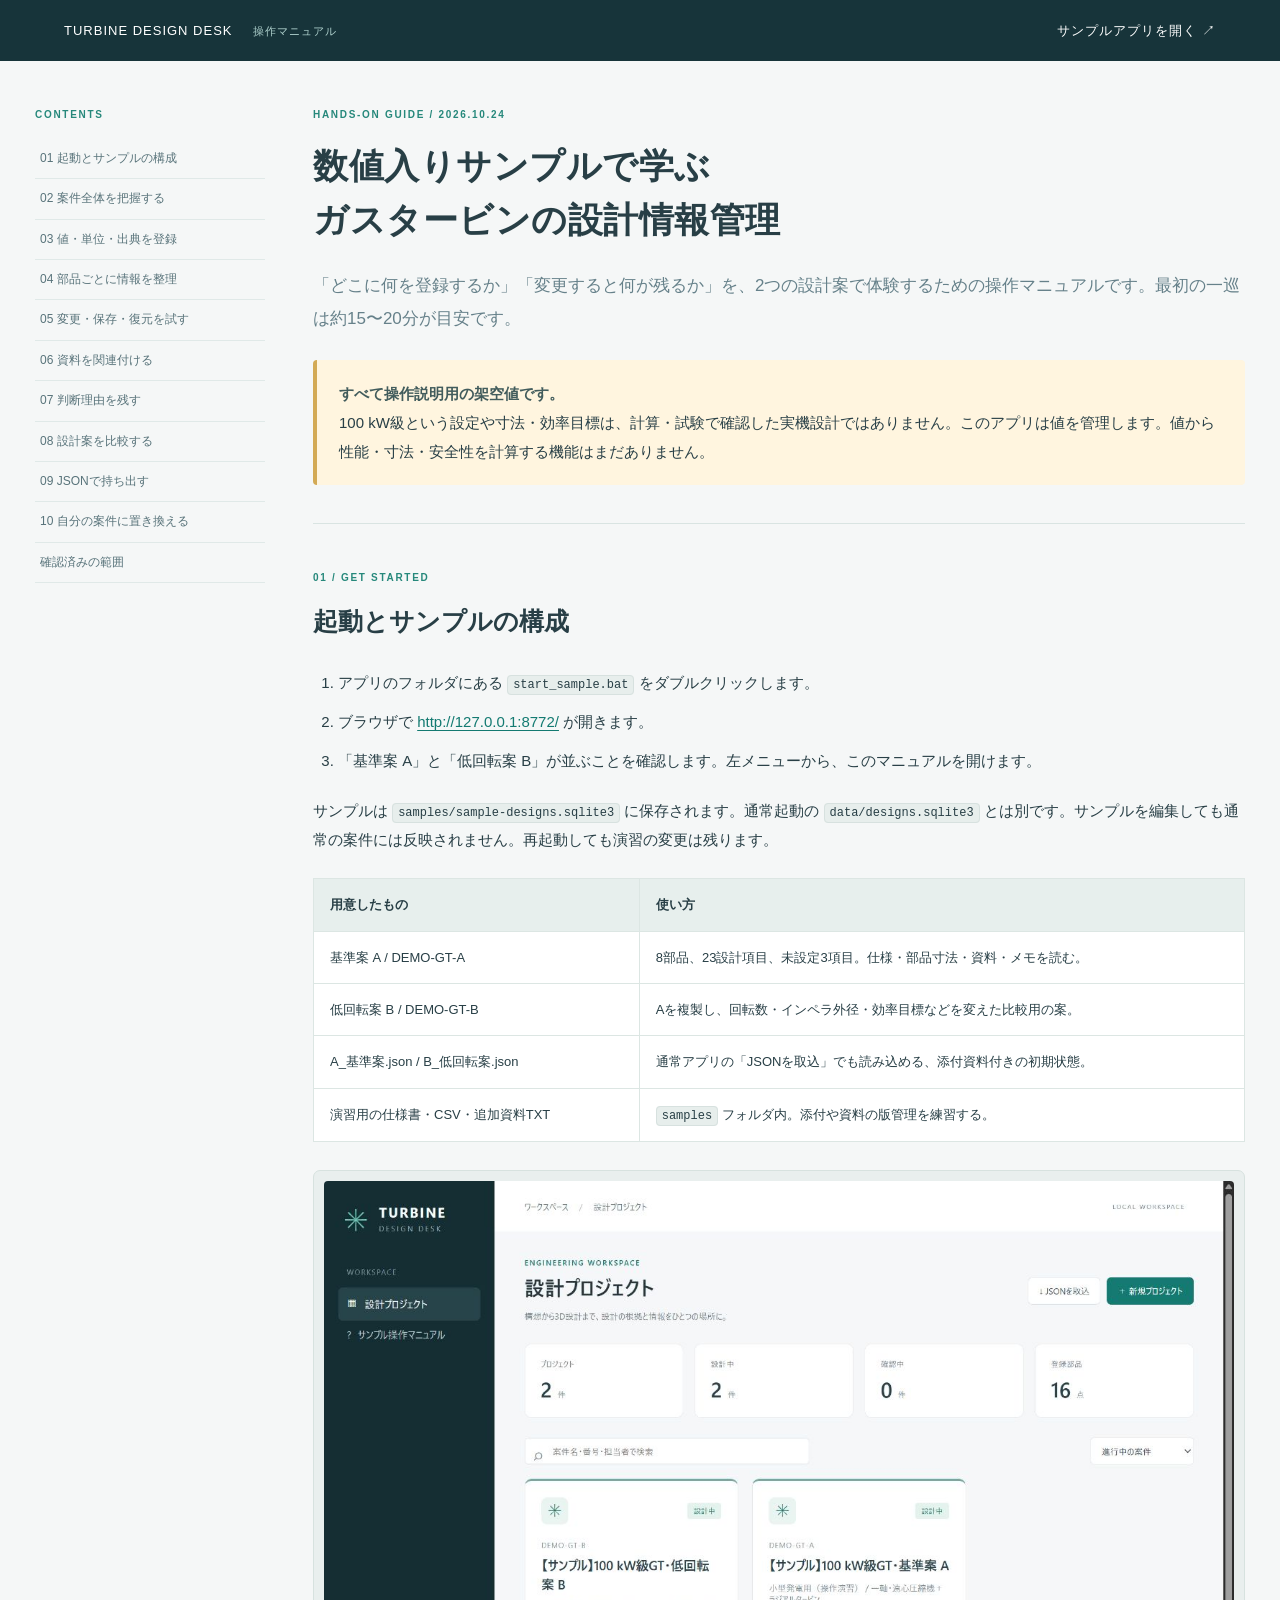
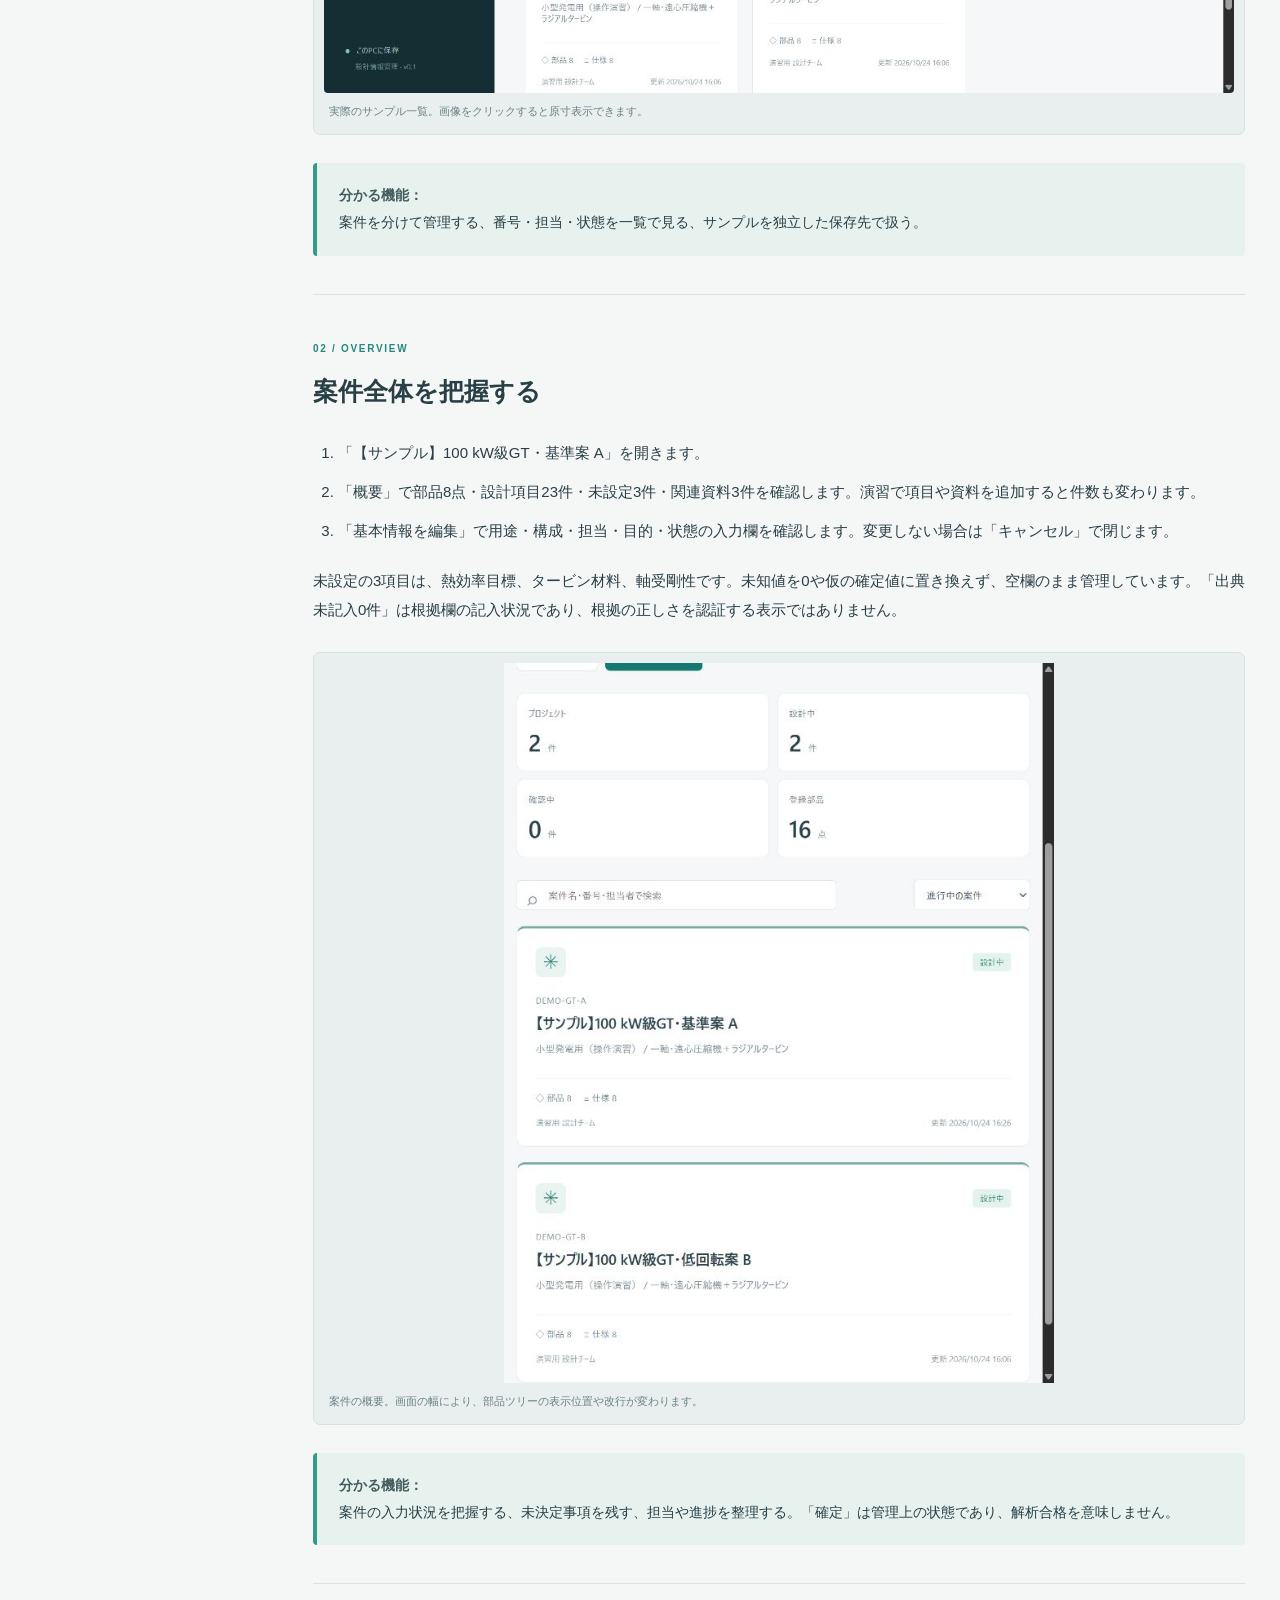
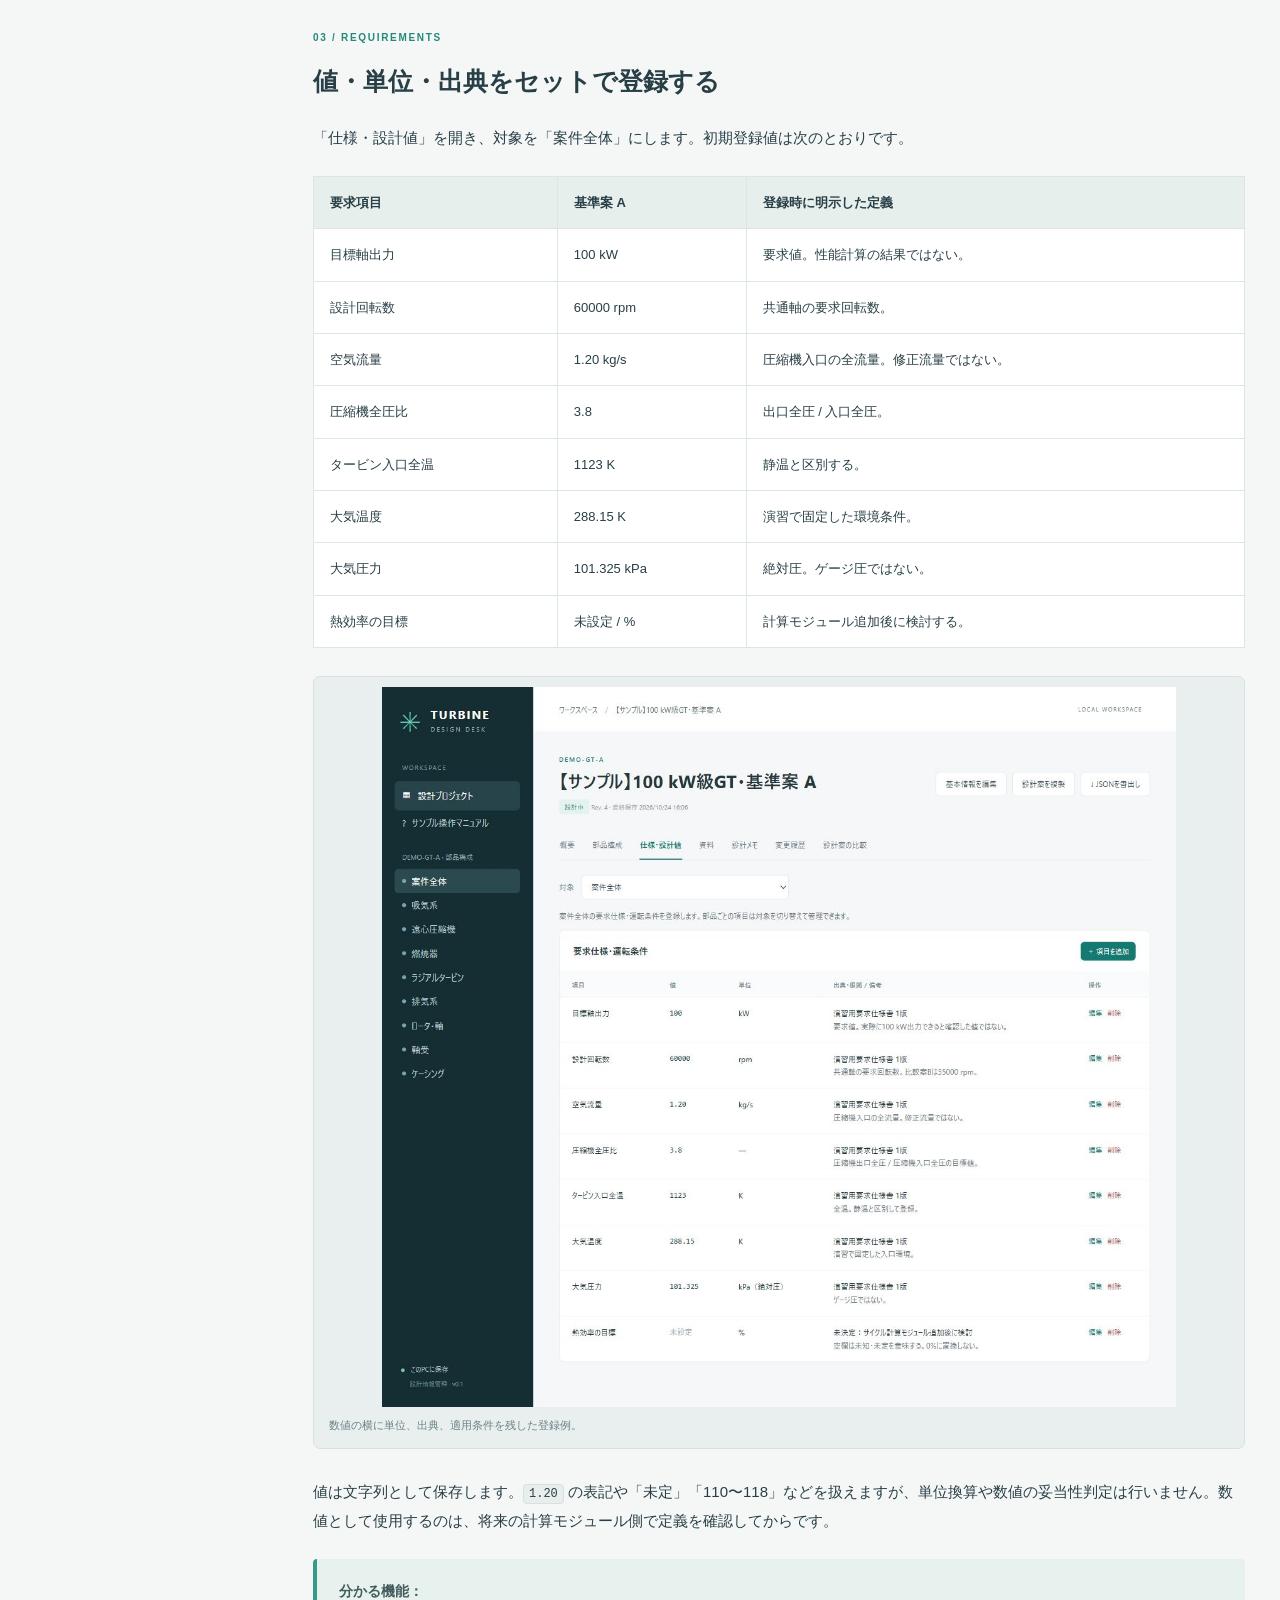
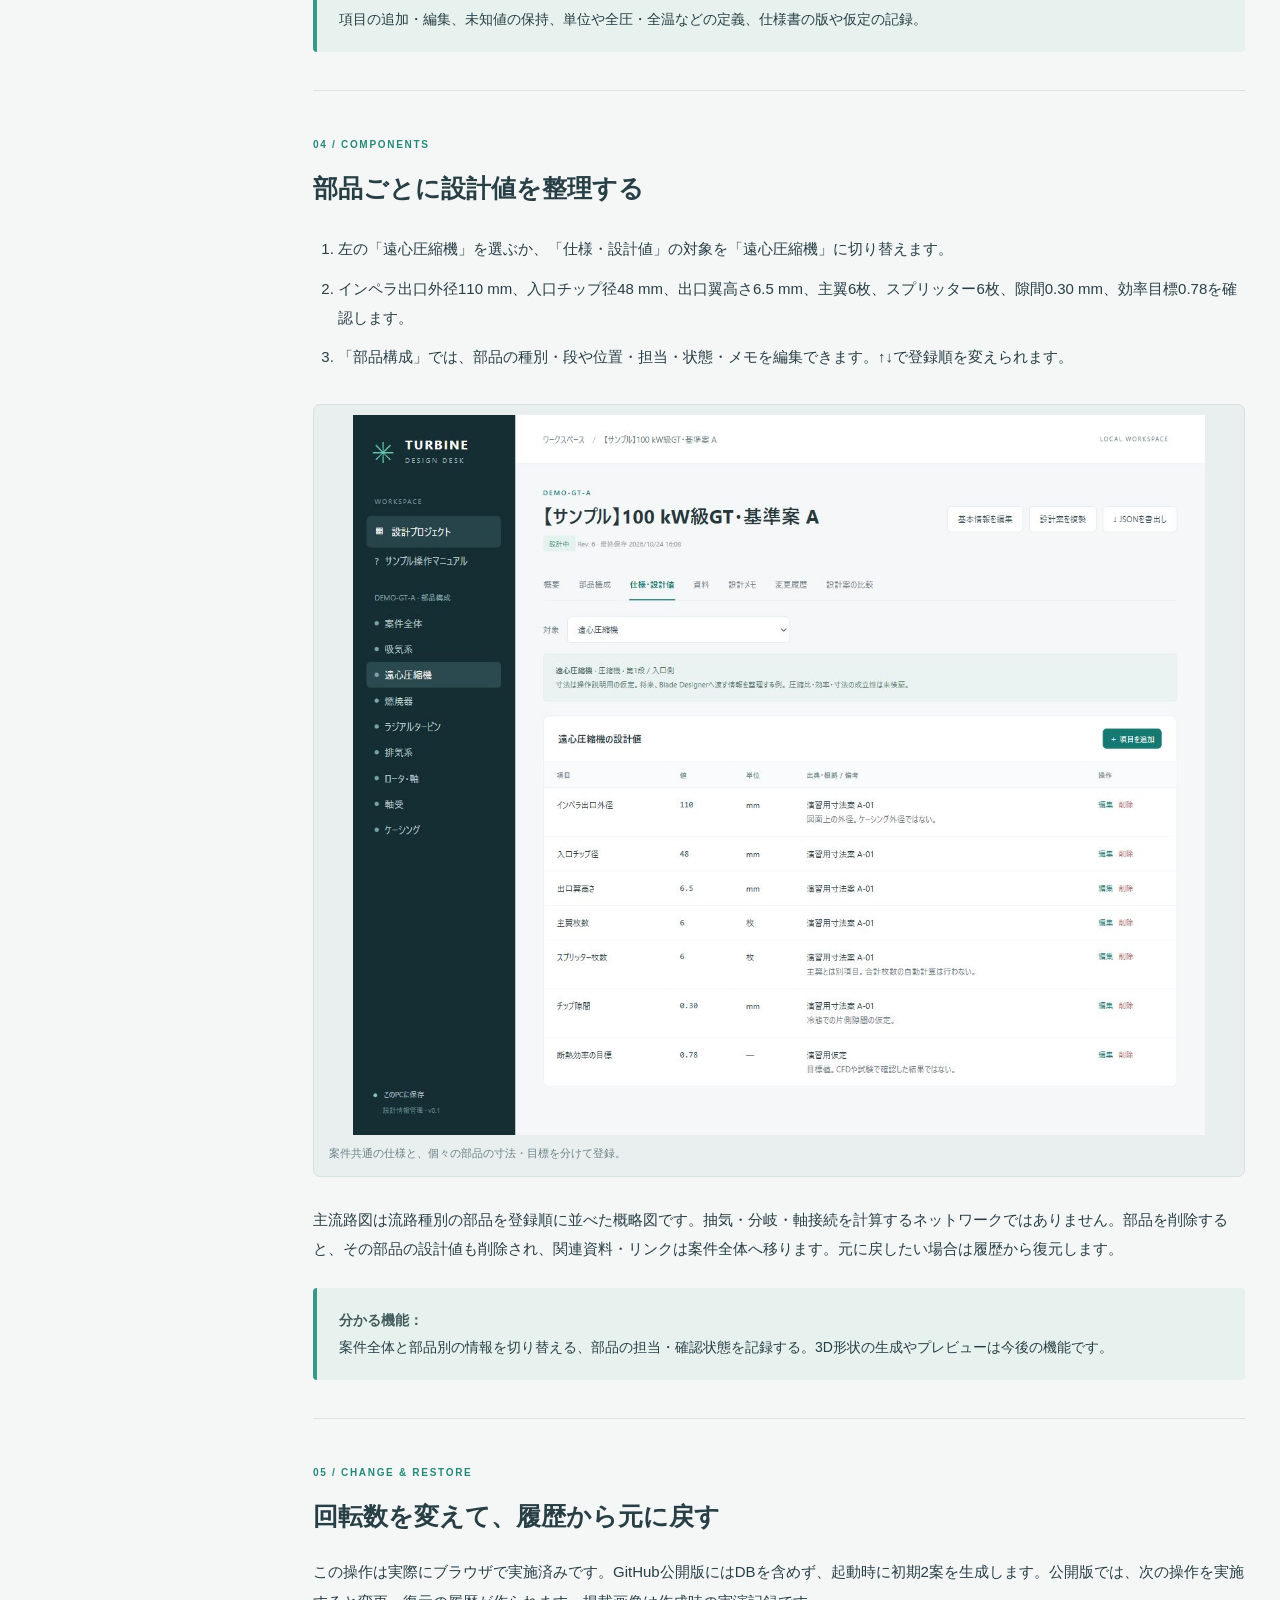
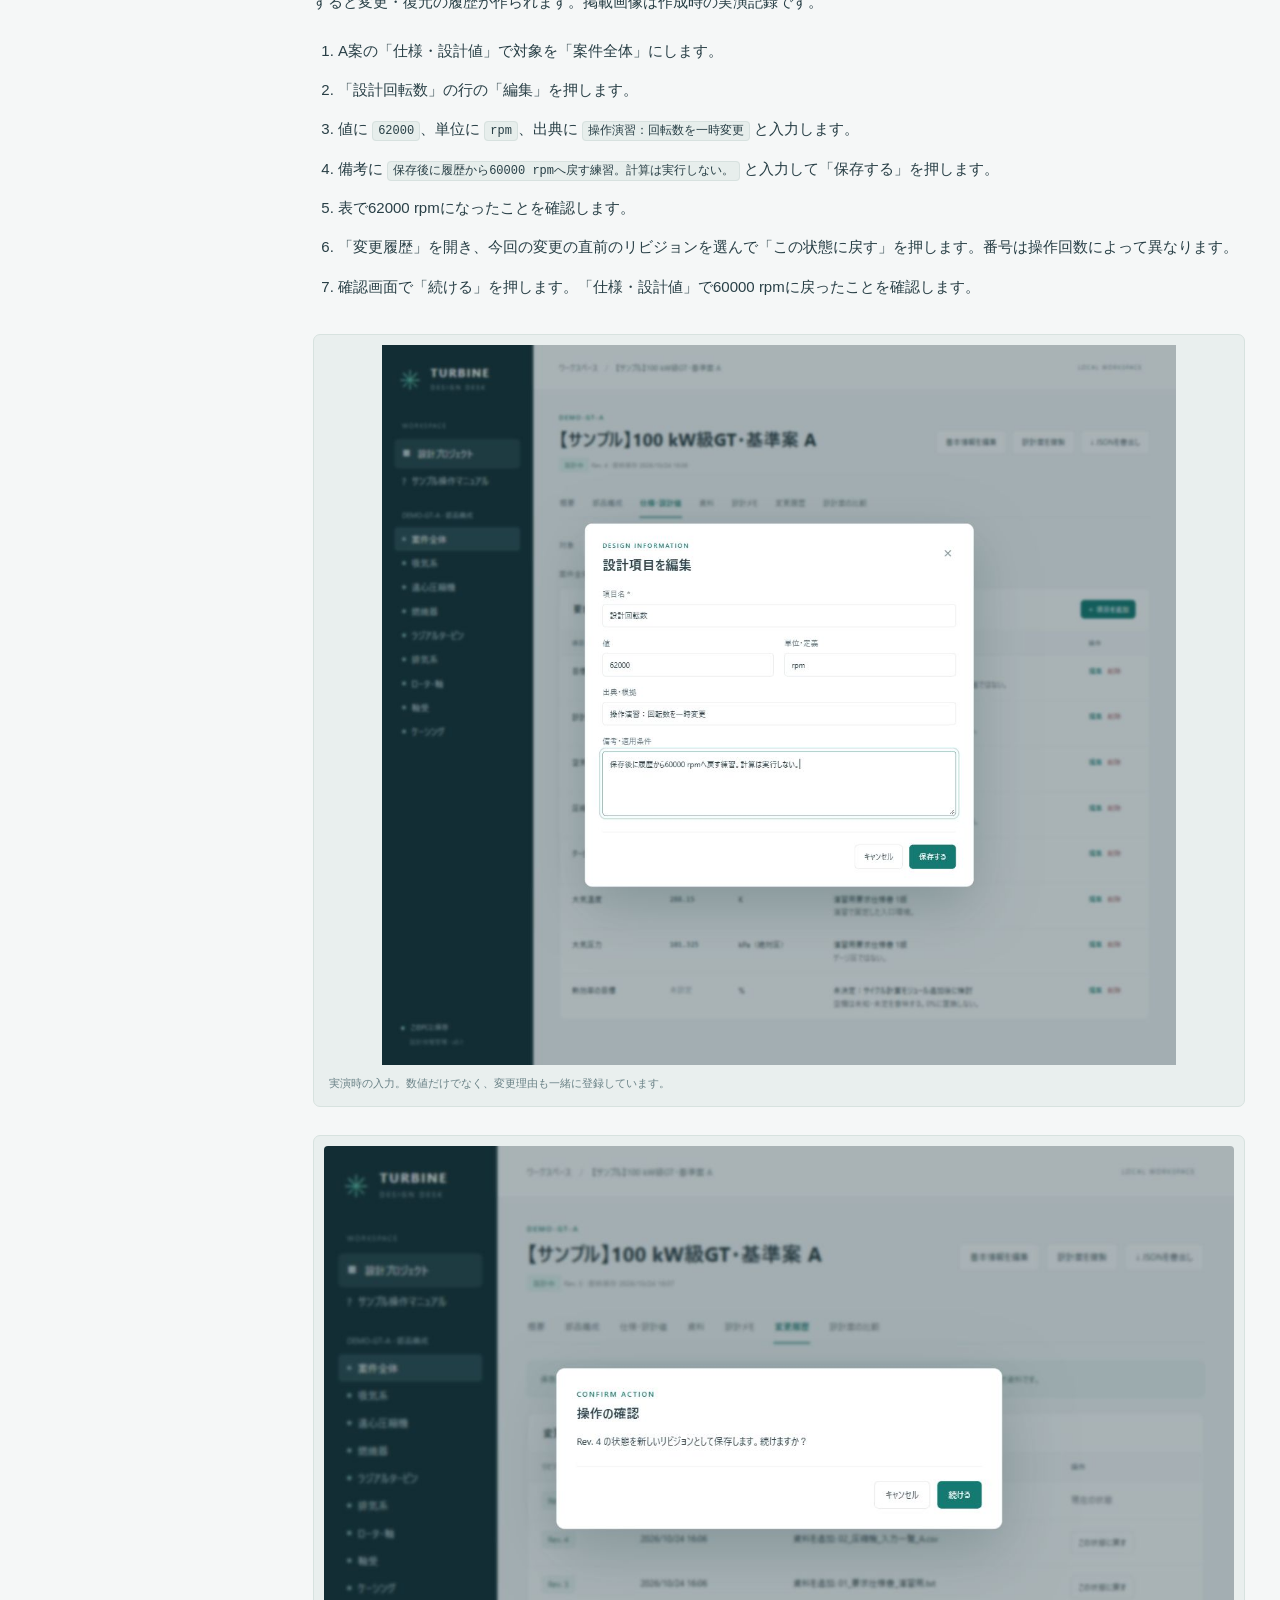
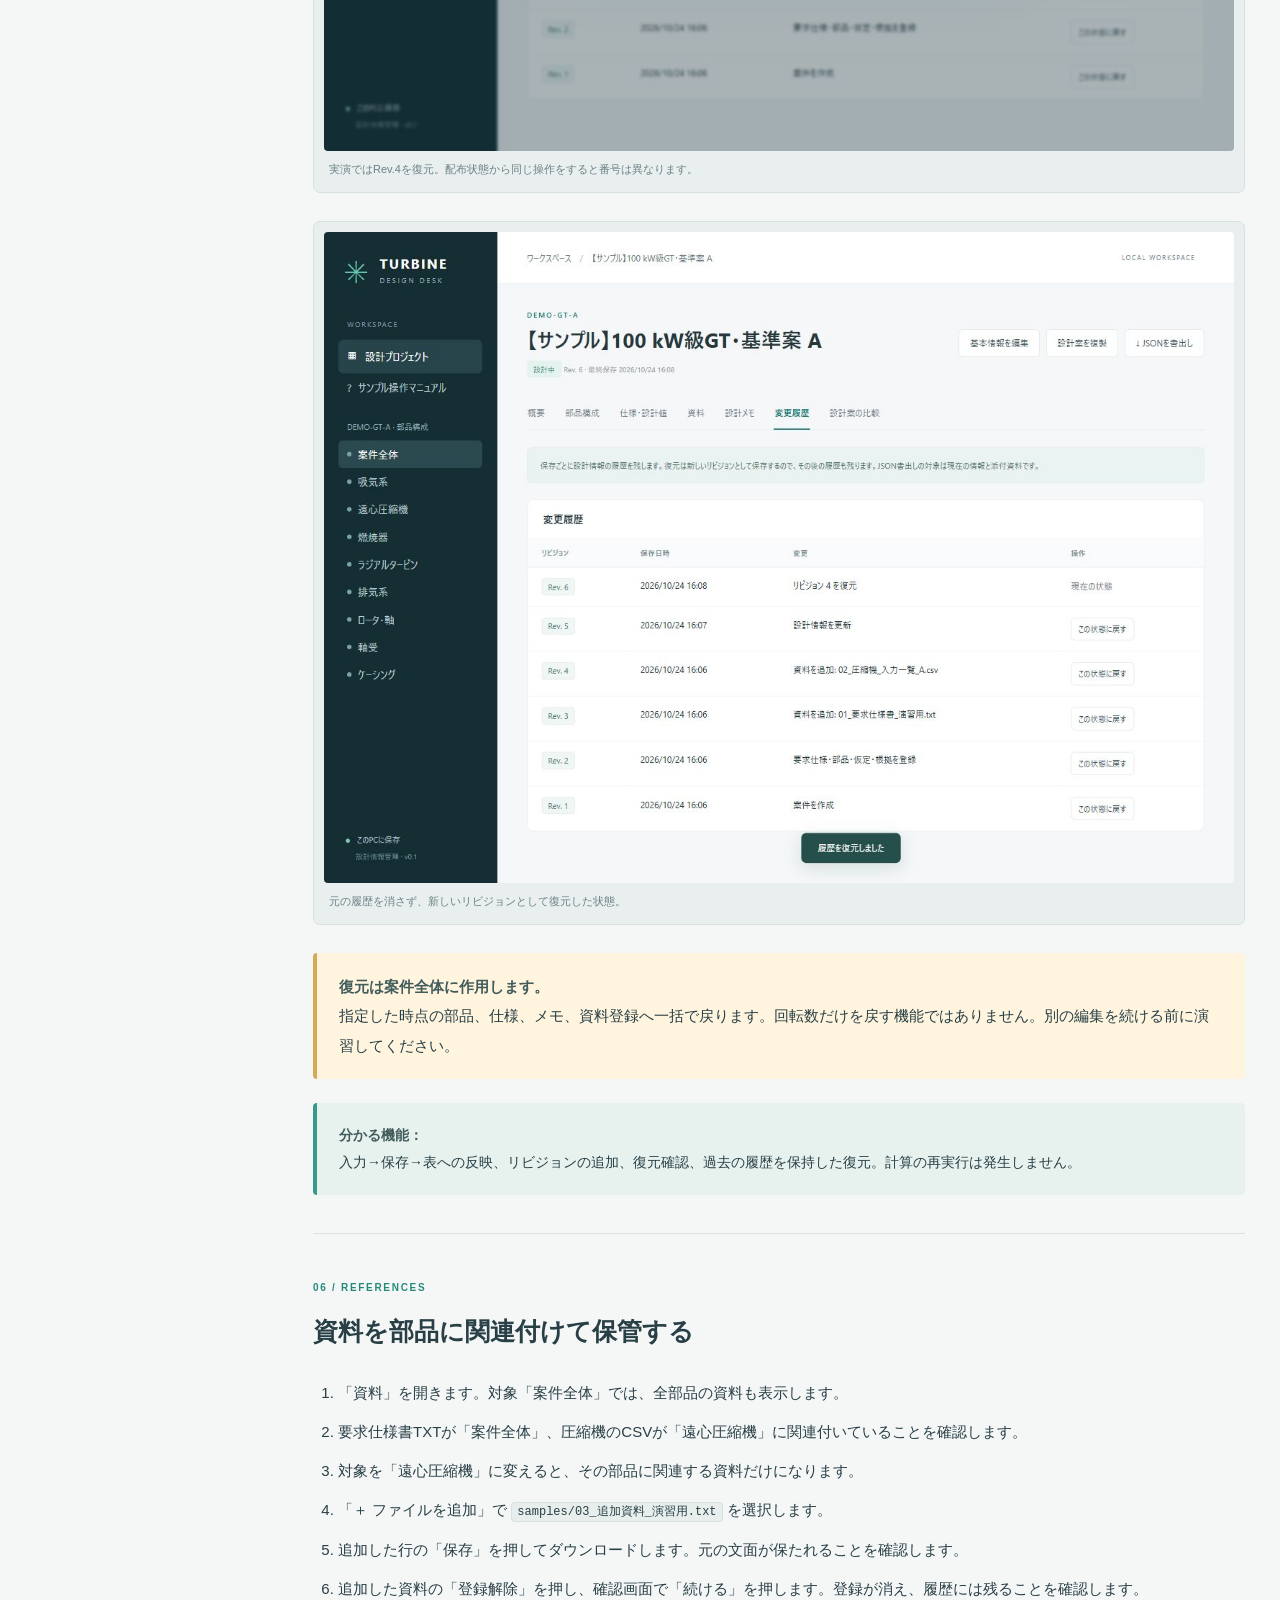
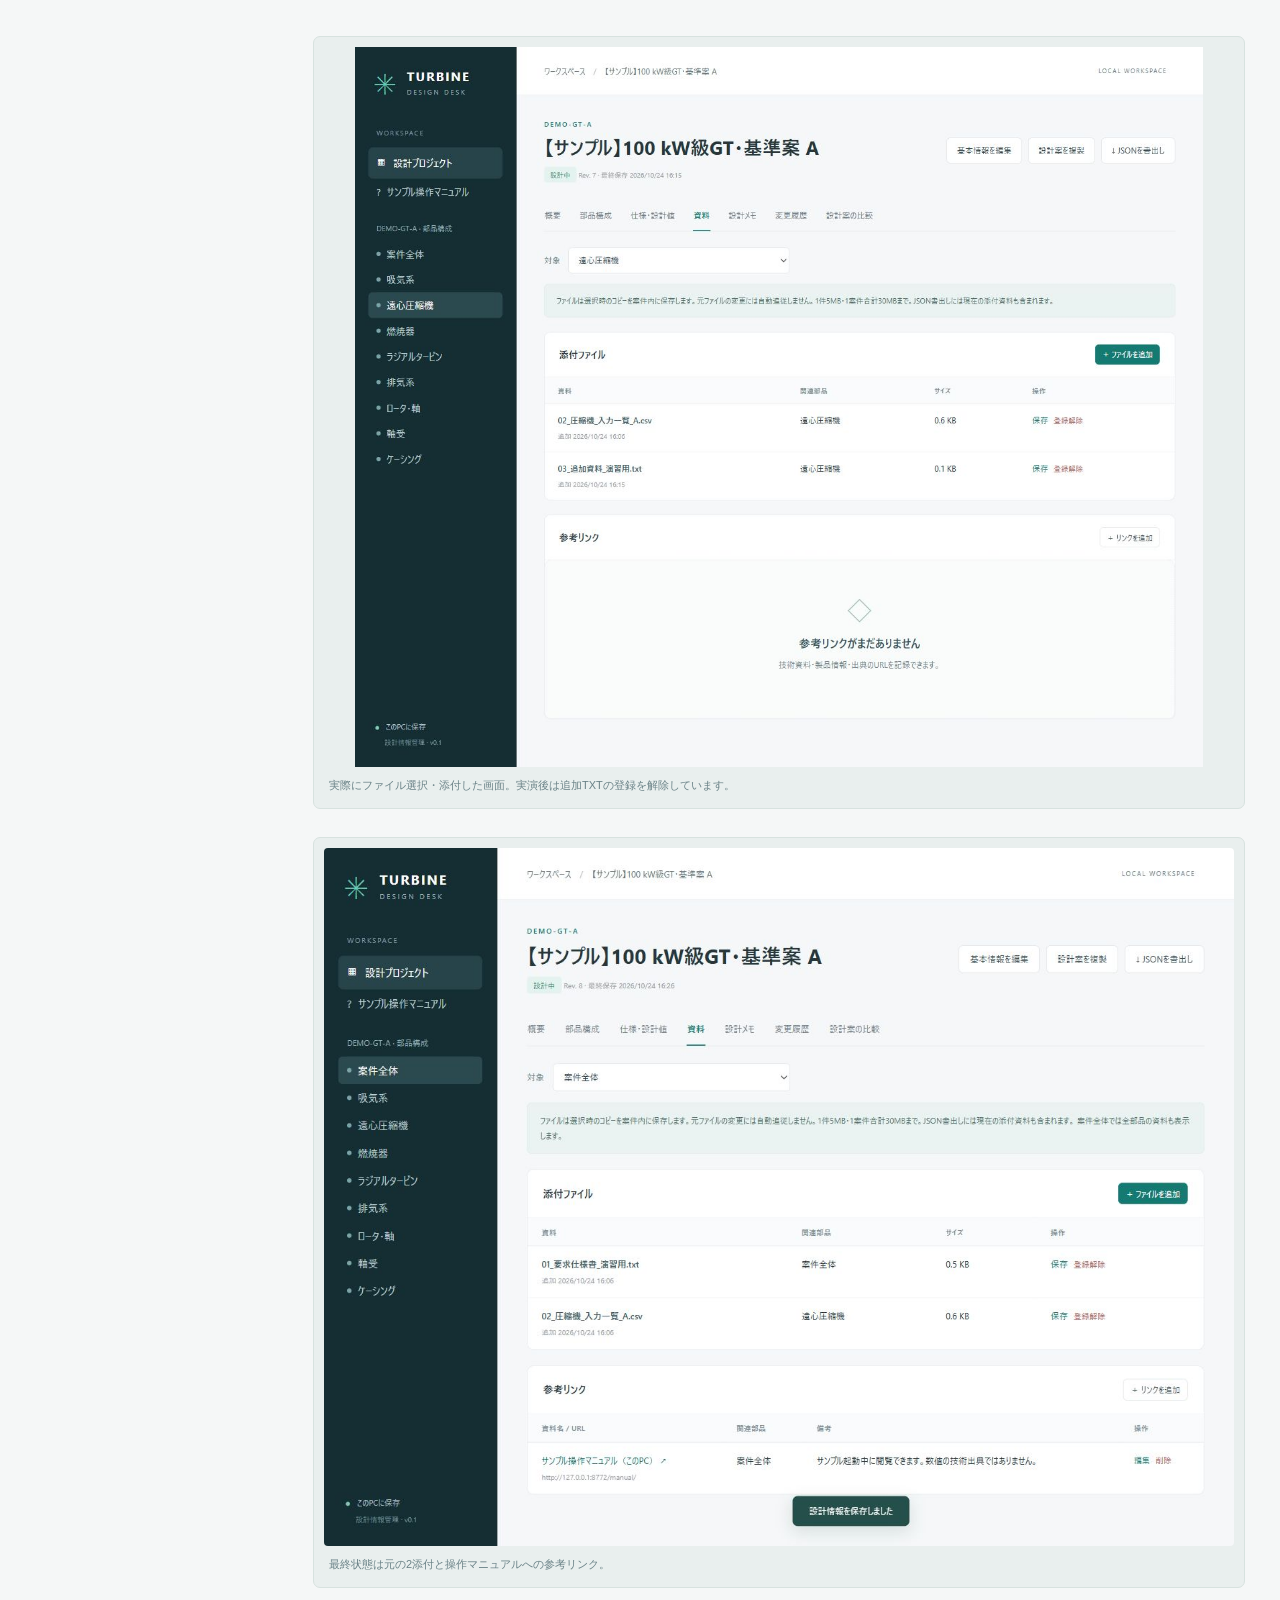
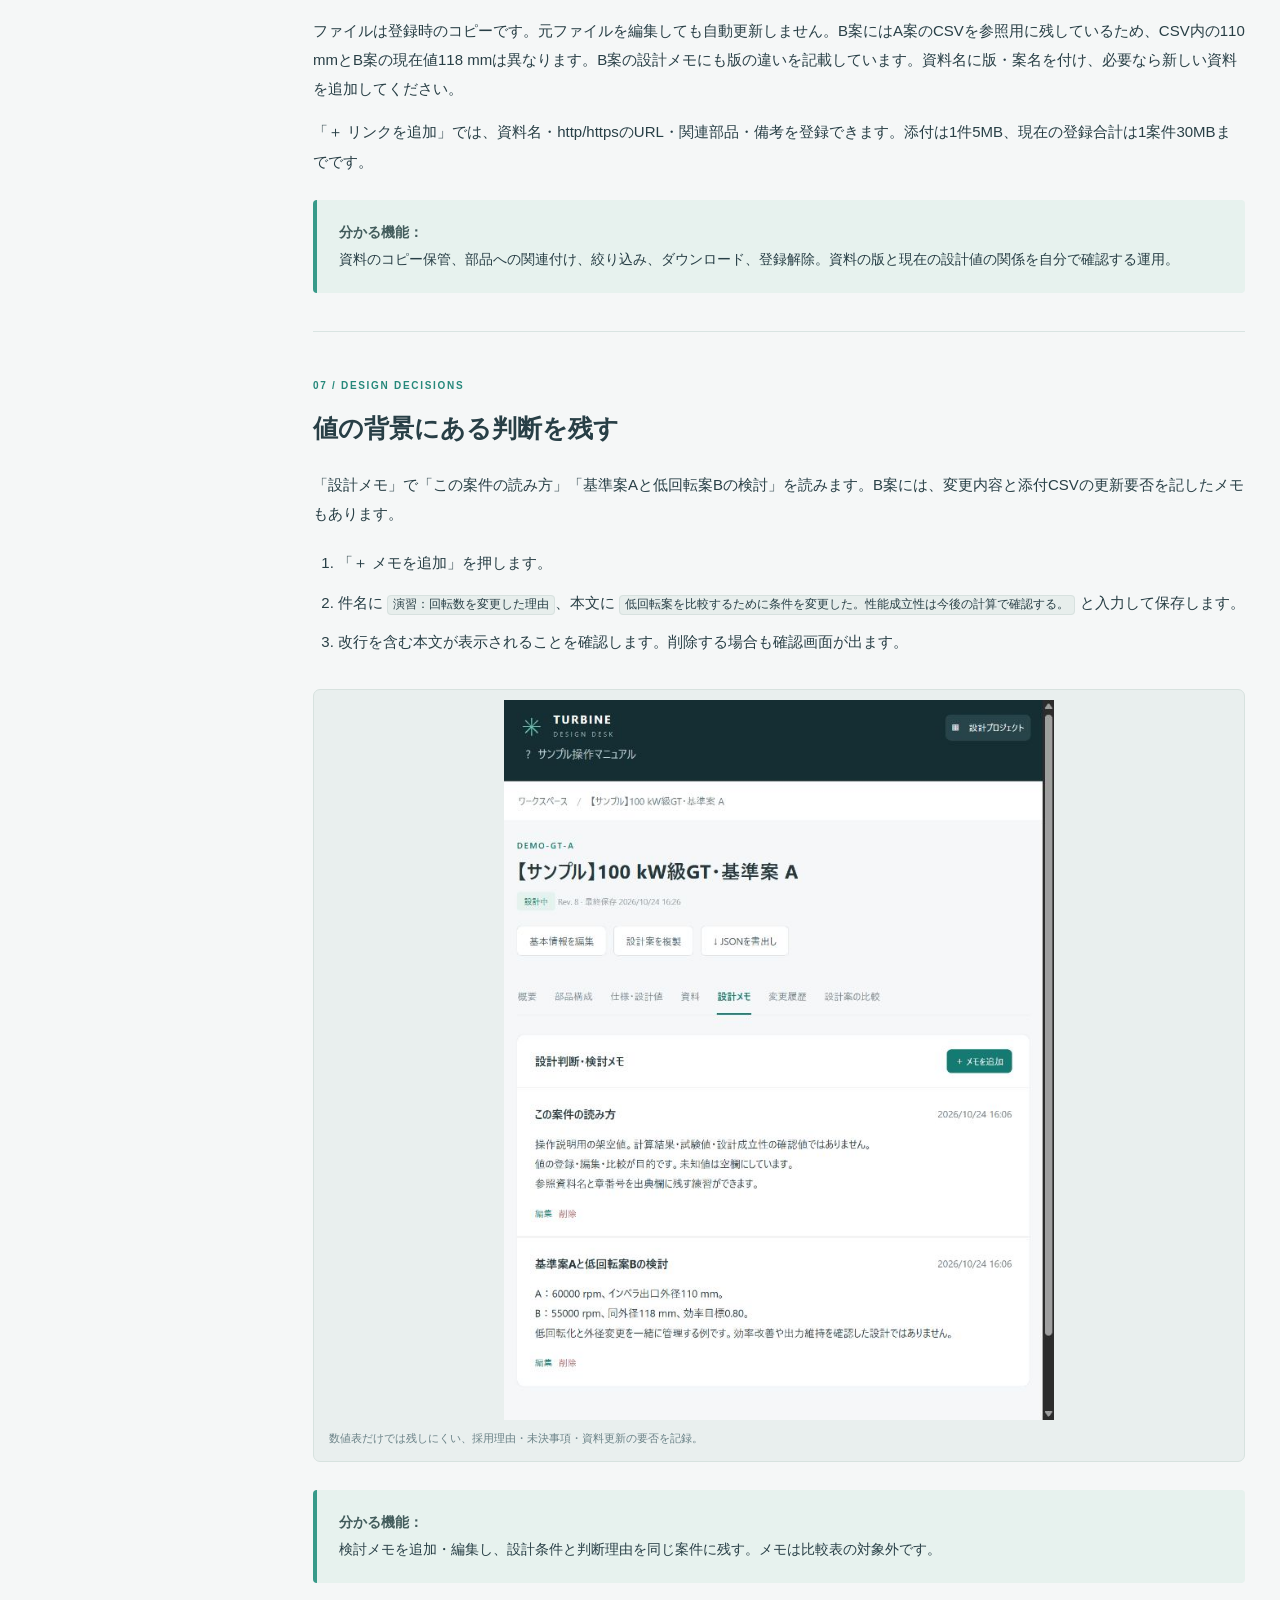
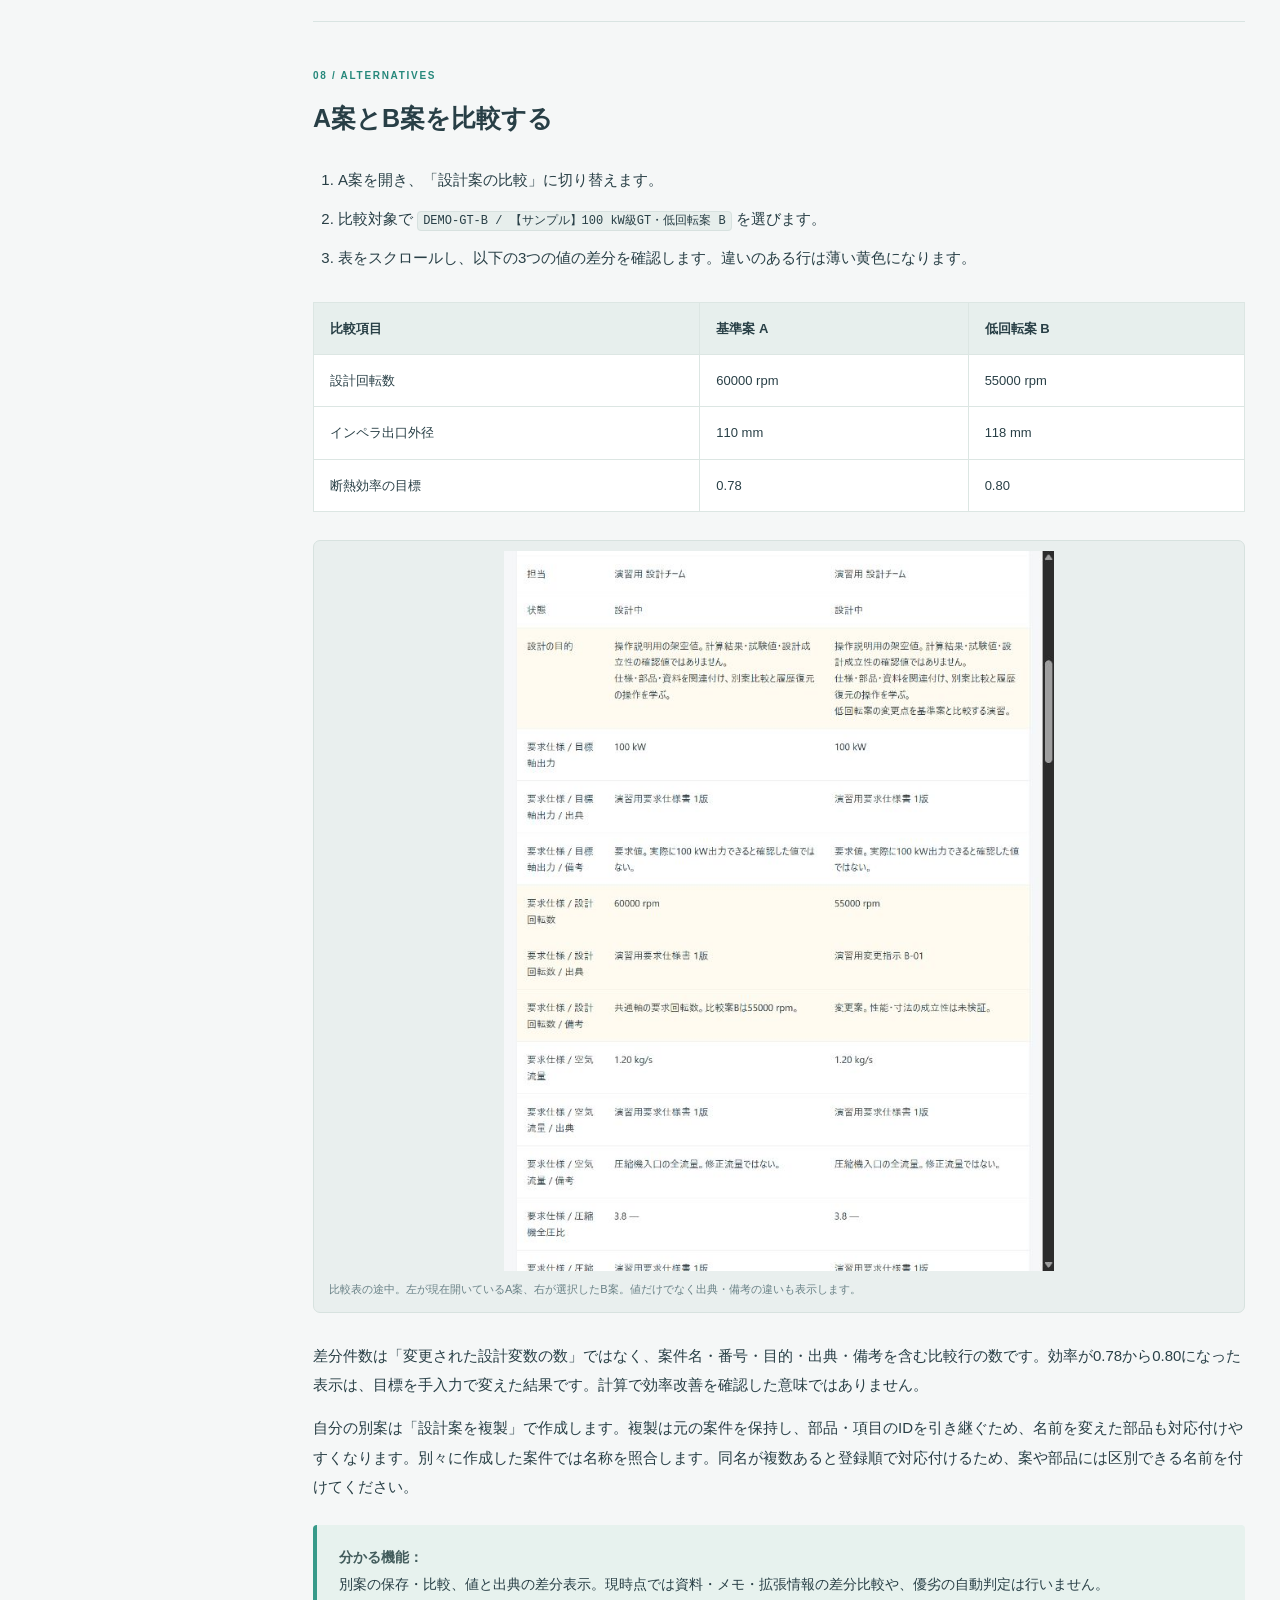
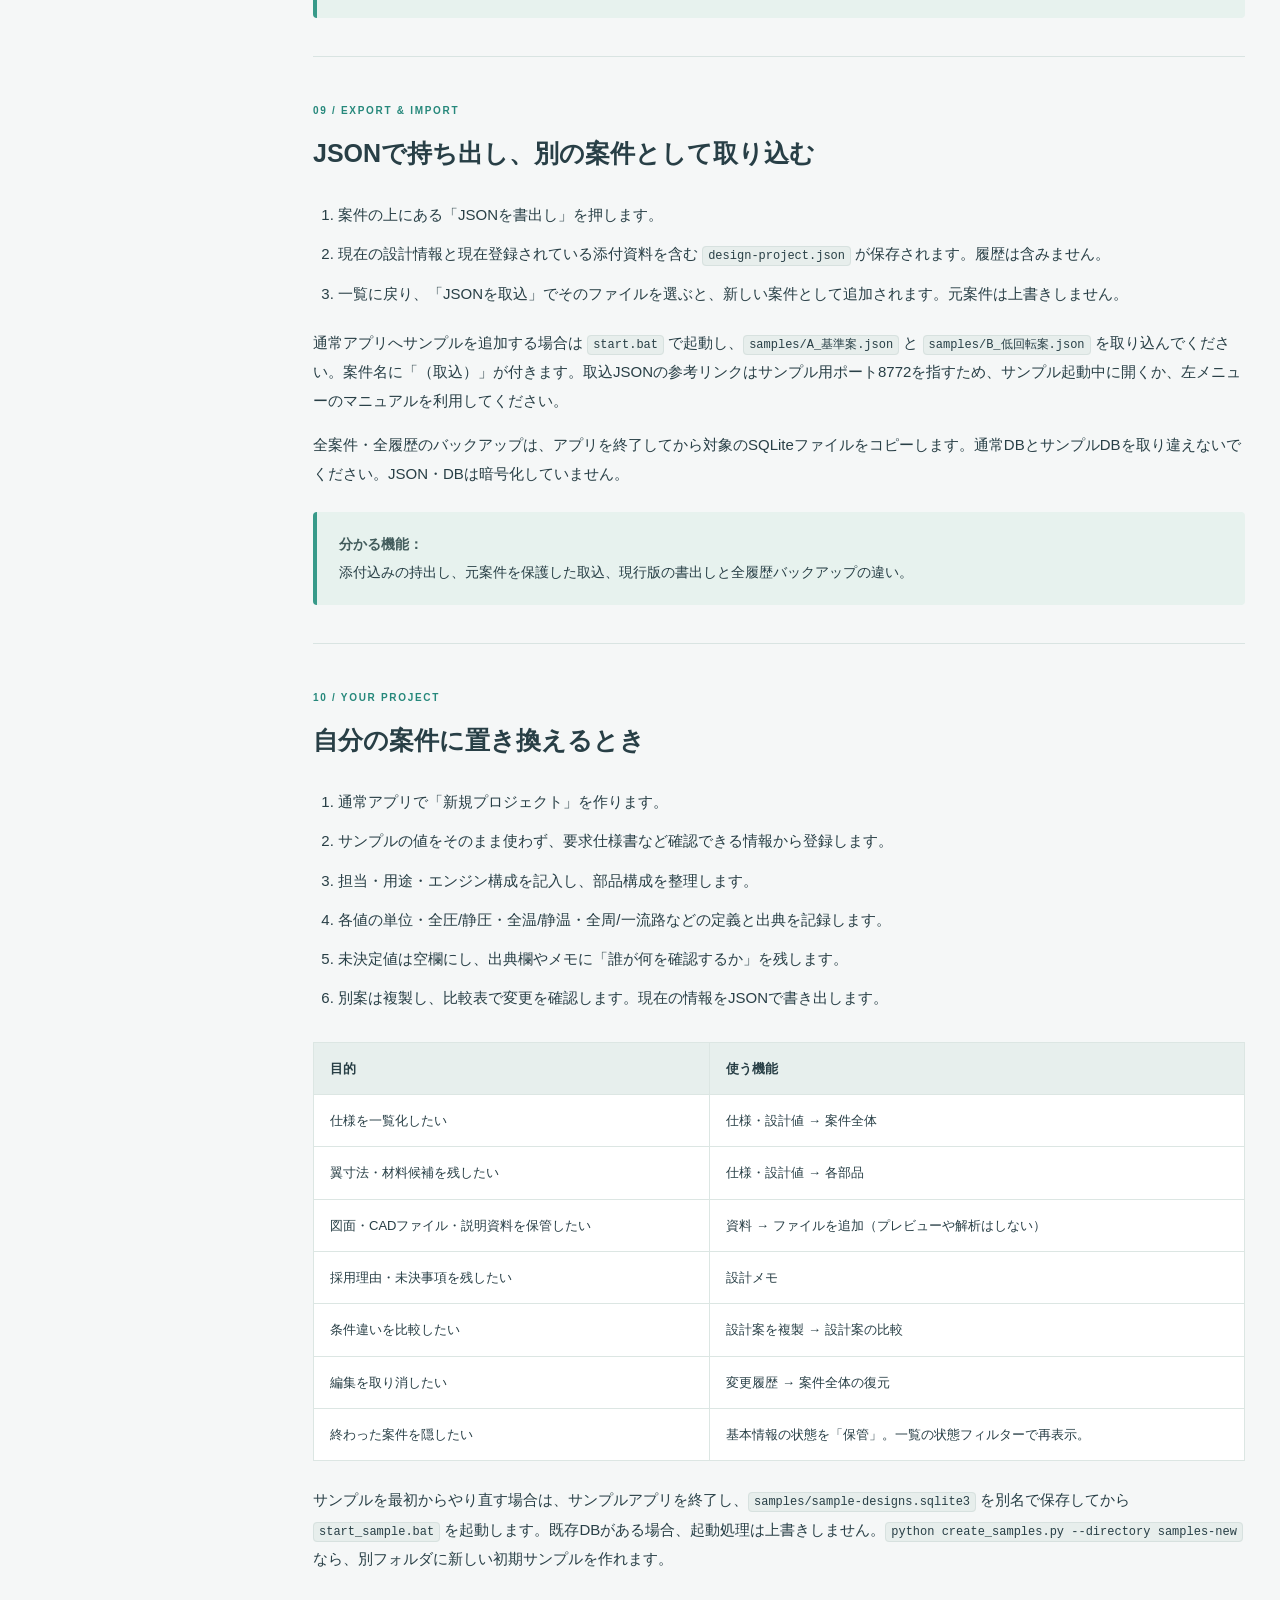
==== commit 00a6b840: "Clarify sample history in the public distribution" ====
--- a/docs/manual/index.html
+++ b/docs/manual/index.html
@@ -7,7 +7,7 @@
 <section id="overview"><div class="eyebrow">02 / OVERVIEW</div><h2>案件全体を把握する</h2><ol><li>「【サンプル】100 kW級GT・基準案 A」を開きます。</li><li>「概要」で部品8点・設計項目23件・未設定3件・関連資料3件を確認します。演習で項目や資料を追加すると件数も変わります。</li><li>「基本情報を編集」で用途・構成・担当・目的・状態の入力欄を確認します。変更しない場合は「キャンセル」で閉じます。</li></ol><p>未設定の3項目は、熱効率目標、タービン材料、軸受剛性です。未知値を0や仮の確定値に置き換えず、空欄のまま管理しています。「出典未記入0件」は根拠欄の記入状況であり、根拠の正しさを認証する表示ではありません。</p><figure><a href="images/02-overview.jpg" target="_blank" rel="noopener"><img src="images/02-overview.jpg" alt="基準案Aの概要と未設定項目数"></a><figcaption>案件の概要。画面の幅により、部品ツリーの表示位置や改行が変わります。</figcaption></figure><div class="learn"><strong>分かる機能：</strong>案件の入力状況を把握する、未決定事項を残す、担当や進捗を整理する。「確定」は管理上の状態であり、解析合格を意味しません。</div></section>
 <section id="values"><div class="eyebrow">03 / REQUIREMENTS</div><h2>値・単位・出典をセットで登録する</h2><p>「仕様・設計値」を開き、対象を「案件全体」にします。初期登録値は次のとおりです。</p><table><thead><tr><th>要求項目</th><th>基準案 A</th><th>登録時に明示した定義</th></tr></thead><tbody><tr><td>目標軸出力</td><td>100 kW</td><td>要求値。性能計算の結果ではない。</td></tr><tr><td>設計回転数</td><td>60000 rpm</td><td>共通軸の要求回転数。</td></tr><tr><td>空気流量</td><td>1.20 kg/s</td><td>圧縮機入口の全流量。修正流量ではない。</td></tr><tr><td>圧縮機全圧比</td><td>3.8</td><td>出口全圧 / 入口全圧。</td></tr><tr><td>タービン入口全温</td><td>1123 K</td><td>静温と区別する。</td></tr><tr><td>大気温度</td><td>288.15 K</td><td>演習で固定した環境条件。</td></tr><tr><td>大気圧力</td><td>101.325 kPa</td><td>絶対圧。ゲージ圧ではない。</td></tr><tr><td>熱効率の目標</td><td>未設定 / %</td><td>計算モジュール追加後に検討する。</td></tr></tbody></table><figure><a href="images/03-requirements.jpg" target="_blank" rel="noopener"><img src="images/03-requirements.jpg" alt="要求仕様の値・単位・出典・備考を表示する表"></a><figcaption>数値の横に単位、出典、適用条件を残した登録例。</figcaption></figure><p>値は文字列として保存します。<code>1.20</code> の表記や「未定」「110〜118」などを扱えますが、単位換算や数値の妥当性判定は行いません。数値として使用するのは、将来の計算モジュール側で定義を確認してからです。</p><div class="learn"><strong>分かる機能：</strong>項目の追加・編集、未知値の保持、単位や全圧・全温などの定義、仕様書の版や仮定の記録。</div></section>
 <section id="components"><div class="eyebrow">04 / COMPONENTS</div><h2>部品ごとに設計値を整理する</h2><ol><li>左の「遠心圧縮機」を選ぶか、「仕様・設計値」の対象を「遠心圧縮機」に切り替えます。</li><li>インペラ出口外径110 mm、入口チップ径48 mm、出口翼高さ6.5 mm、主翼6枚、スプリッター6枚、隙間0.30 mm、効率目標0.78を確認します。</li><li>「部品構成」では、部品の種別・段や位置・担当・状態・メモを編集できます。↑↓で登録順を変えられます。</li></ol><figure><a href="images/07-component.jpg" target="_blank" rel="noopener"><img src="images/07-component.jpg" alt="遠心圧縮機の外径・翼高さ・枚数・隙間の登録例"></a><figcaption>案件共通の仕様と、個々の部品の寸法・目標を分けて登録。</figcaption></figure><p>主流路図は流路種別の部品を登録順に並べた概略図です。抽気・分岐・軸接続を計算するネットワークではありません。部品を削除すると、その部品の設計値も削除され、関連資料・リンクは案件全体へ移ります。元に戻したい場合は履歴から復元します。</p><div class="learn"><strong>分かる機能：</strong>案件全体と部品別の情報を切り替える、部品の担当・確認状態を記録する。3D形状の生成やプレビューは今後の機能です。</div></section>
-<section id="history"><div class="eyebrow">05 / CHANGE & RESTORE</div><h2>回転数を変えて、履歴から元に戻す</h2><p>この操作は実際にブラウザで実施済みです。配布サンプルDBには、その変更・復元の履歴も残しています。</p><ol><li>A案の「仕様・設計値」で対象を「案件全体」にします。</li><li>「設計回転数」の行の「編集」を押します。</li><li>値に <code>62000</code>、単位に <code>rpm</code>、出典に <code>操作演習：回転数を一時変更</code> と入力します。</li><li>備考に <code>保存後に履歴から60000 rpmへ戻す練習。計算は実行しない。</code> と入力して「保存する」を押します。</li><li>表で62000 rpmになったことを確認します。</li><li>「変更履歴」を開き、今回の変更の直前のリビジョンを選んで「この状態に戻す」を押します。番号は操作回数によって異なります。</li><li>確認画面で「続ける」を押します。「仕様・設計値」で60000 rpmに戻ったことを確認します。</li></ol><figure><a href="images/04-edit-parameter.jpg" target="_blank" rel="noopener"><img src="images/04-edit-parameter.jpg" alt="62000 rpmと変更理由を入力した編集フォーム"></a><figcaption>実演時の入力。数値だけでなく、変更理由も一緒に登録しています。</figcaption></figure><figure><a href="images/05-restore-confirmation.jpg" target="_blank" rel="noopener"><img src="images/05-restore-confirmation.jpg" alt="過去の状態を新しいリビジョンとして復元する確認画面"></a><figcaption>実演ではRev.4を復元。配布状態から同じ操作をすると番号は異なります。</figcaption></figure><figure><a href="images/06-history.jpg" target="_blank" rel="noopener"><img src="images/06-history.jpg" alt="復元後も変更前後のリビジョンが残っている履歴表"></a><figcaption>元の履歴を消さず、新しいリビジョンとして復元した状態。</figcaption></figure><div class="notice"><strong>復元は案件全体に作用します。</strong>指定した時点の部品、仕様、メモ、資料登録へ一括で戻ります。回転数だけを戻す機能ではありません。別の編集を続ける前に演習してください。</div><div class="learn"><strong>分かる機能：</strong>入力→保存→表への反映、リビジョンの追加、復元確認、過去の履歴を保持した復元。計算の再実行は発生しません。</div></section>
+<section id="history"><div class="eyebrow">05 / CHANGE & RESTORE</div><h2>回転数を変えて、履歴から元に戻す</h2><p>この操作は実際にブラウザで実施済みです。GitHub公開版にはDBを含めず、起動時に初期2案を生成します。公開版では、次の操作を実施すると変更・復元の履歴が作られます。掲載画像は作成時の実演記録です。</p><ol><li>A案の「仕様・設計値」で対象を「案件全体」にします。</li><li>「設計回転数」の行の「編集」を押します。</li><li>値に <code>62000</code>、単位に <code>rpm</code>、出典に <code>操作演習：回転数を一時変更</code> と入力します。</li><li>備考に <code>保存後に履歴から60000 rpmへ戻す練習。計算は実行しない。</code> と入力して「保存する」を押します。</li><li>表で62000 rpmになったことを確認します。</li><li>「変更履歴」を開き、今回の変更の直前のリビジョンを選んで「この状態に戻す」を押します。番号は操作回数によって異なります。</li><li>確認画面で「続ける」を押します。「仕様・設計値」で60000 rpmに戻ったことを確認します。</li></ol><figure><a href="images/04-edit-parameter.jpg" target="_blank" rel="noopener"><img src="images/04-edit-parameter.jpg" alt="62000 rpmと変更理由を入力した編集フォーム"></a><figcaption>実演時の入力。数値だけでなく、変更理由も一緒に登録しています。</figcaption></figure><figure><a href="images/05-restore-confirmation.jpg" target="_blank" rel="noopener"><img src="images/05-restore-confirmation.jpg" alt="過去の状態を新しいリビジョンとして復元する確認画面"></a><figcaption>実演ではRev.4を復元。配布状態から同じ操作をすると番号は異なります。</figcaption></figure><figure><a href="images/06-history.jpg" target="_blank" rel="noopener"><img src="images/06-history.jpg" alt="復元後も変更前後のリビジョンが残っている履歴表"></a><figcaption>元の履歴を消さず、新しいリビジョンとして復元した状態。</figcaption></figure><div class="notice"><strong>復元は案件全体に作用します。</strong>指定した時点の部品、仕様、メモ、資料登録へ一括で戻ります。回転数だけを戻す機能ではありません。別の編集を続ける前に演習してください。</div><div class="learn"><strong>分かる機能：</strong>入力→保存→表への反映、リビジョンの追加、復元確認、過去の履歴を保持した復元。計算の再実行は発生しません。</div></section>
 <section id="files"><div class="eyebrow">06 / REFERENCES</div><h2>資料を部品に関連付けて保管する</h2><ol><li>「資料」を開きます。対象「案件全体」では、全部品の資料も表示します。</li><li>要求仕様書TXTが「案件全体」、圧縮機のCSVが「遠心圧縮機」に関連付いていることを確認します。</li><li>対象を「遠心圧縮機」に変えると、その部品に関連する資料だけになります。</li><li>「＋ ファイルを追加」で <code>samples/03_追加資料_演習用.txt</code> を選択します。</li><li>追加した行の「保存」を押してダウンロードします。元の文面が保たれることを確認します。</li><li>追加した資料の「登録解除」を押し、確認画面で「続ける」を押します。登録が消え、履歴には残ることを確認します。</li></ol><figure><a href="images/08-upload.jpg" target="_blank" rel="noopener"><img src="images/08-upload.jpg" alt="遠心圧縮機に演習用TXTを追加した資料一覧"></a><figcaption>実際にファイル選択・添付した画面。実演後は追加TXTの登録を解除しています。</figcaption></figure><figure><a href="images/09-files.jpg" target="_blank" rel="noopener"><img src="images/09-files.jpg" alt="案件全体と部品に関連付いた資料および参考リンク"></a><figcaption>最終状態は元の2添付と操作マニュアルへの参考リンク。</figcaption></figure><p>ファイルは登録時のコピーです。元ファイルを編集しても自動更新しません。B案にはA案のCSVを参照用に残しているため、CSV内の110 mmとB案の現在値118 mmは異なります。B案の設計メモにも版の違いを記載しています。資料名に版・案名を付け、必要なら新しい資料を追加してください。</p><p>「＋ リンクを追加」では、資料名・http/httpsのURL・関連部品・備考を登録できます。添付は1件5MB、現在の登録合計は1案件30MBまでです。</p><div class="learn"><strong>分かる機能：</strong>資料のコピー保管、部品への関連付け、絞り込み、ダウンロード、登録解除。資料の版と現在の設計値の関係を自分で確認する運用。</div></section>
 <section id="notes"><div class="eyebrow">07 / DESIGN DECISIONS</div><h2>値の背景にある判断を残す</h2><p>「設計メモ」で「この案件の読み方」「基準案Aと低回転案Bの検討」を読みます。B案には、変更内容と添付CSVの更新要否を記したメモもあります。</p><ol><li>「＋ メモを追加」を押します。</li><li>件名に <code>演習：回転数を変更した理由</code>、本文に <code>低回転案を比較するために条件を変更した。性能成立性は今後の計算で確認する。</code> と入力して保存します。</li><li>改行を含む本文が表示されることを確認します。削除する場合も確認画面が出ます。</li></ol><figure><a href="images/10-notes.jpg" target="_blank" rel="noopener"><img src="images/10-notes.jpg" alt="A案とB案を検討した理由を残す設計メモ"></a><figcaption>数値表だけでは残しにくい、採用理由・未決事項・資料更新の要否を記録。</figcaption></figure><div class="learn"><strong>分かる機能：</strong>検討メモを追加・編集し、設計条件と判断理由を同じ案件に残す。メモは比較表の対象外です。</div></section>
 <section id="compare"><div class="eyebrow">08 / ALTERNATIVES</div><h2>A案とB案を比較する</h2><ol><li>A案を開き、「設計案の比較」に切り替えます。</li><li>比較対象で <code>DEMO-GT-B / 【サンプル】100 kW級GT・低回転案 B</code> を選びます。</li><li>表をスクロールし、以下の3つの値の差分を確認します。違いのある行は薄い黄色になります。</li></ol><table><thead><tr><th>比較項目</th><th>基準案 A</th><th>低回転案 B</th></tr></thead><tbody><tr><td>設計回転数</td><td>60000 rpm</td><td>55000 rpm</td></tr><tr><td>インペラ出口外径</td><td>110 mm</td><td>118 mm</td></tr><tr><td>断熱効率の目標</td><td>0.78</td><td>0.80</td></tr></tbody></table><figure><a href="images/12-comparison-speed.jpg" target="_blank" rel="noopener"><img src="images/12-comparison-speed.jpg" alt="回転数60000 rpmと55000 rpm、および出典の違いを表示する比較表"></a><figcaption>比較表の途中。左が現在開いているA案、右が選択したB案。値だけでなく出典・備考の違いも表示します。</figcaption></figure><p>差分件数は「変更された設計変数の数」ではなく、案件名・番号・目的・出典・備考を含む比較行の数です。効率が0.78から0.80になった表示は、目標を手入力で変えた結果です。計算で効率改善を確認した意味ではありません。</p><p>自分の別案は「設計案を複製」で作成します。複製は元の案件を保持し、部品・項目のIDを引き継ぐため、名前を変えた部品も対応付けやすくなります。別々に作成した案件では名称を照合します。同名が複数あると登録順で対応付けるため、案や部品には区別できる名前を付けてください。</p><div class="learn"><strong>分かる機能：</strong>別案の保存・比較、値と出典の差分表示。現時点では資料・メモ・拡張情報の差分比較や、優劣の自動判定は行いません。</div></section>
